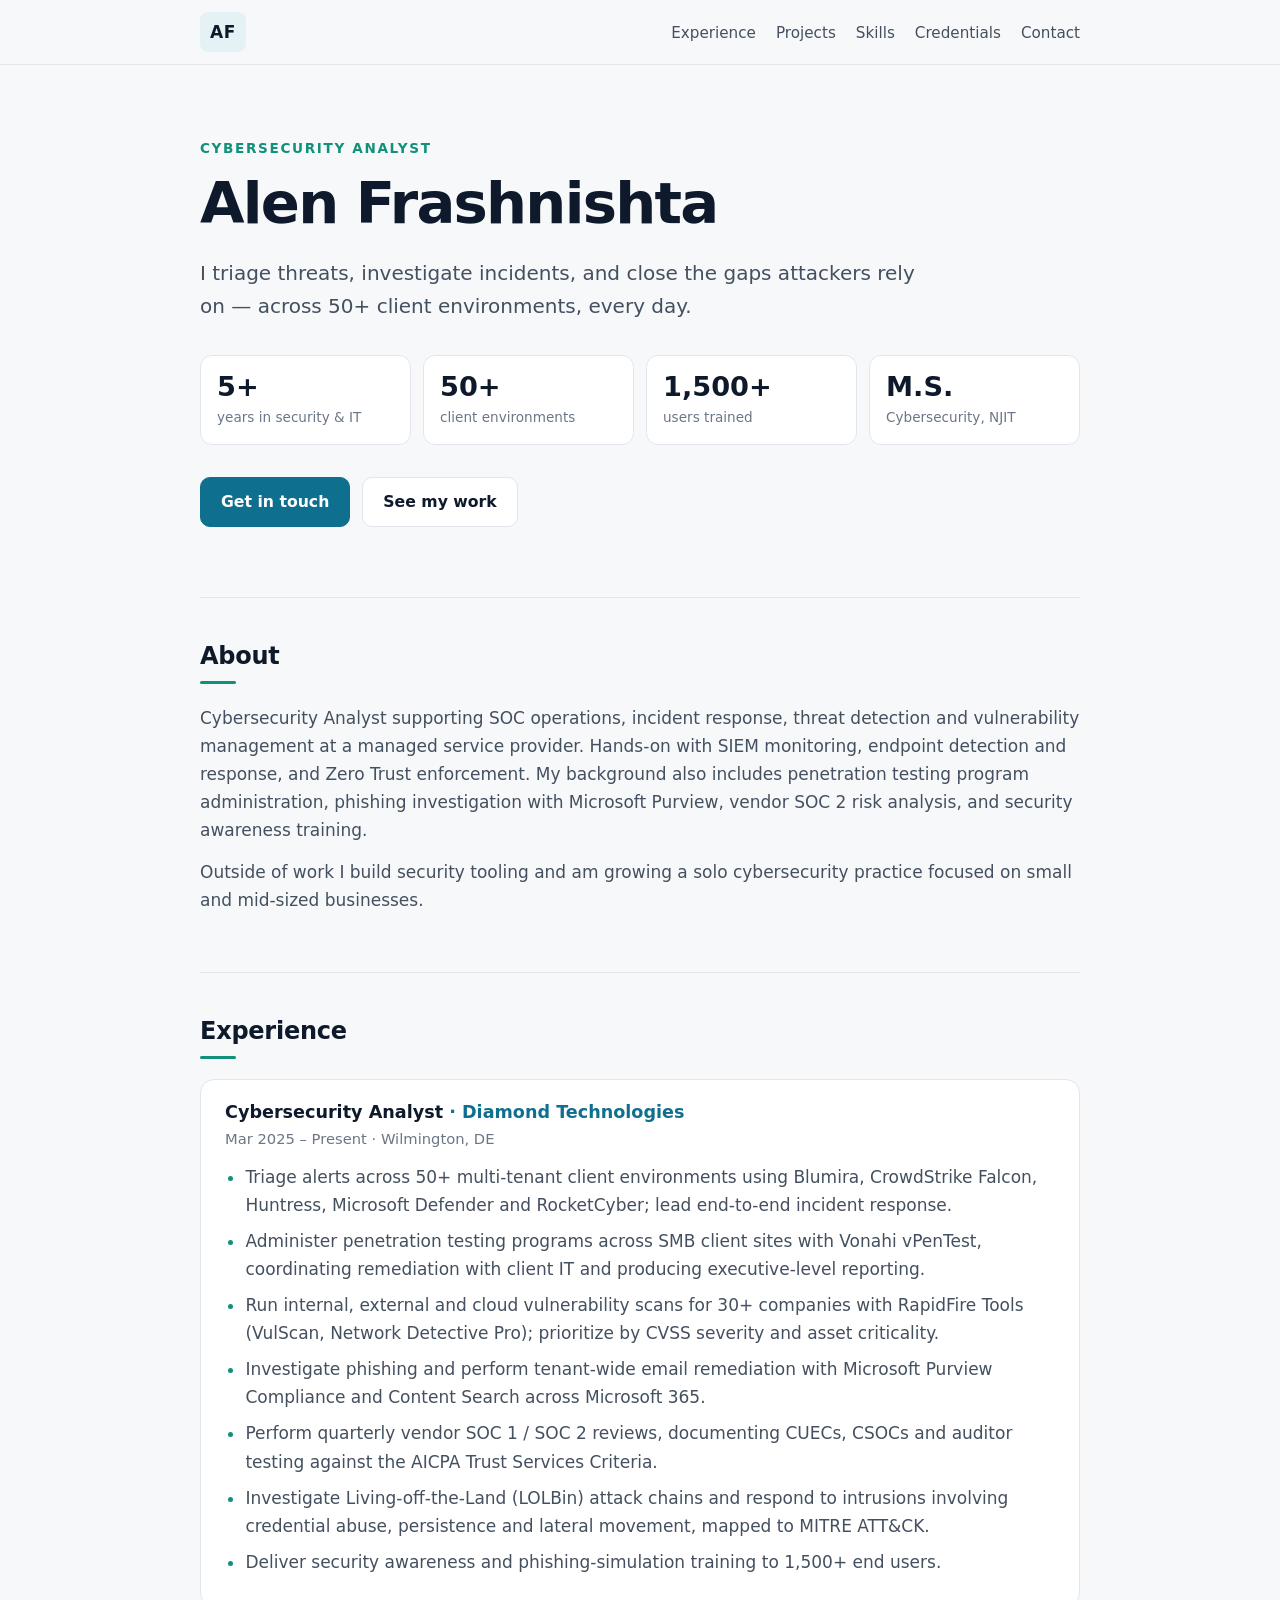
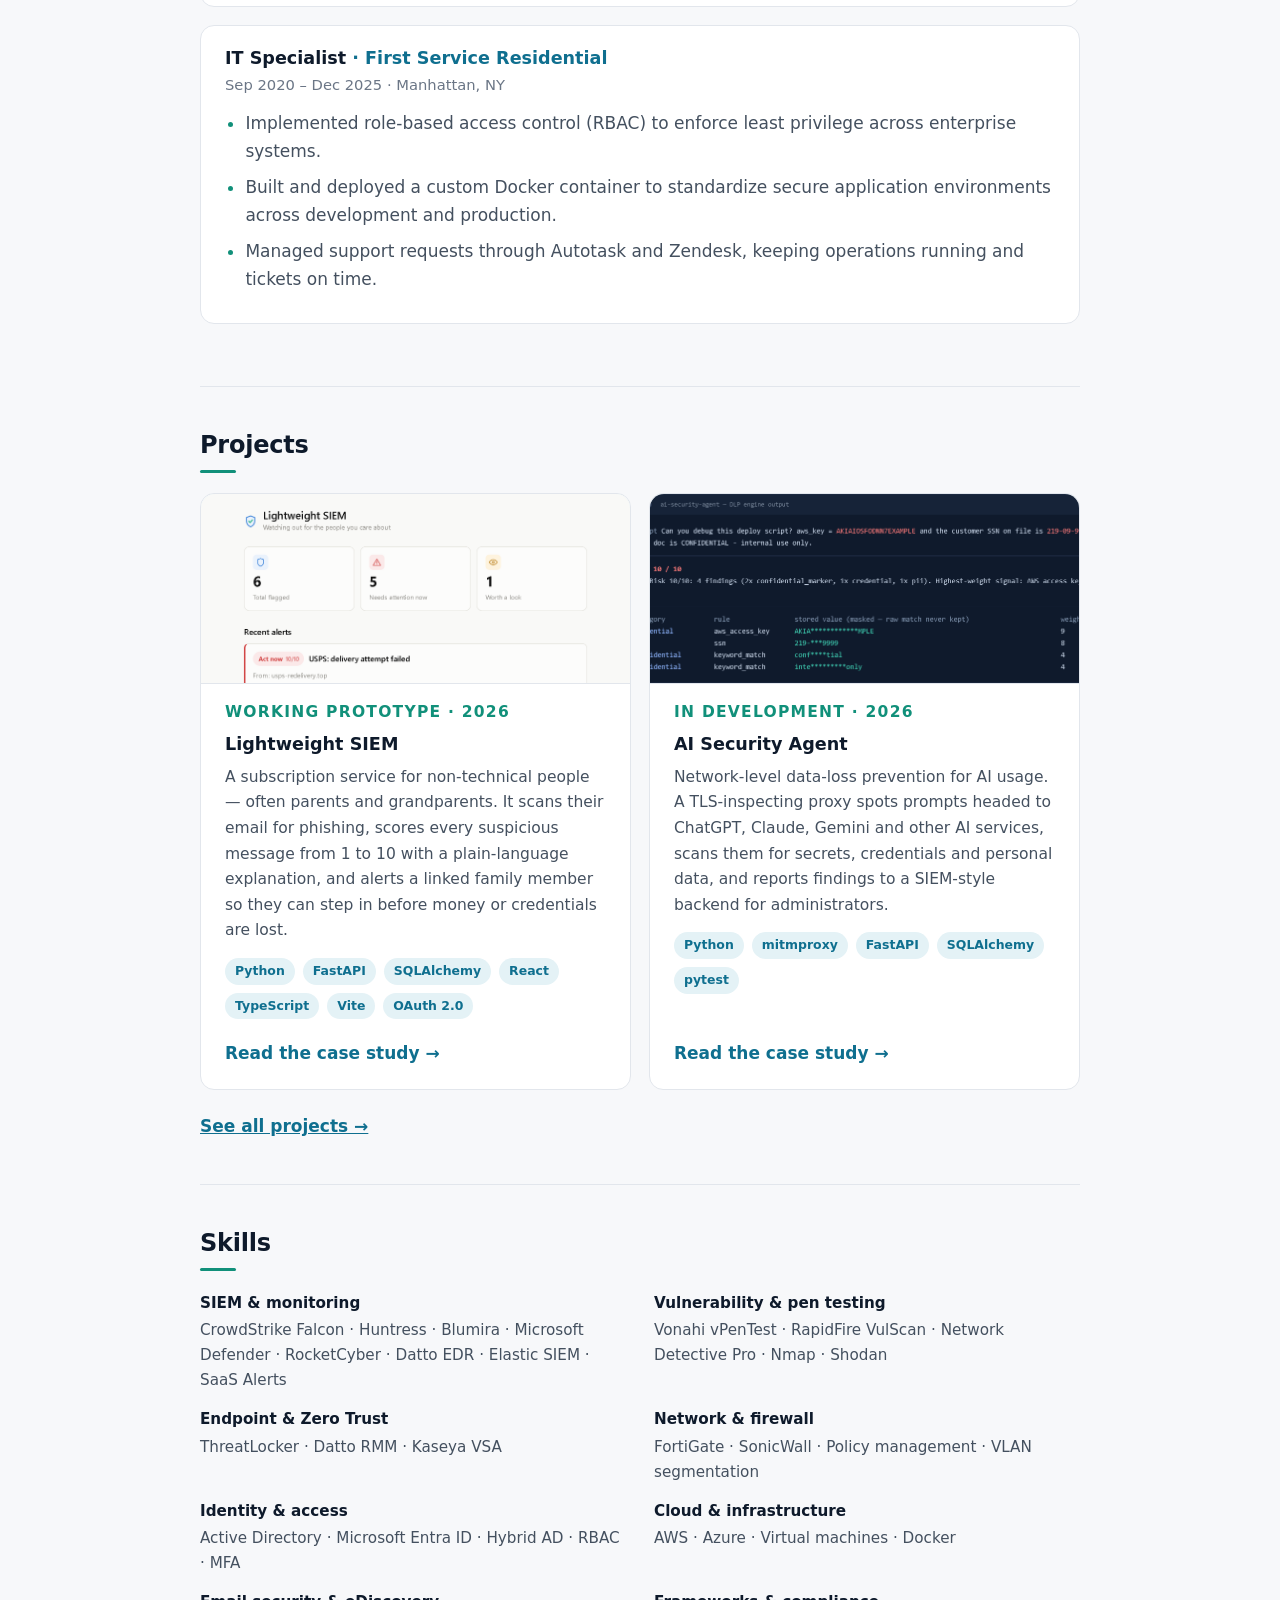
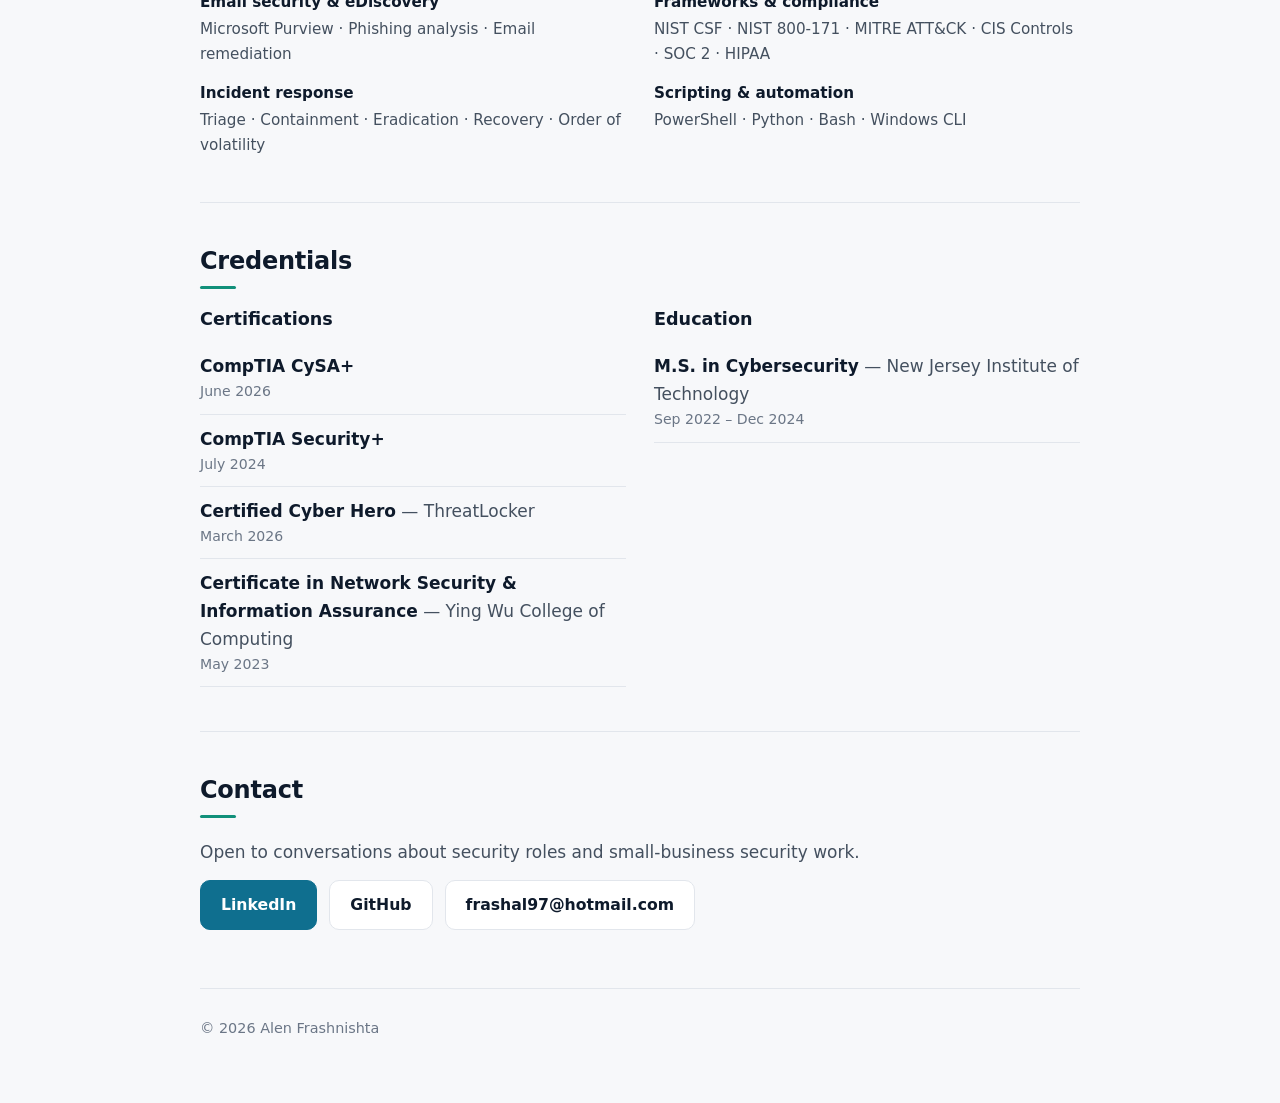
==== index.html @ 6290de43 "Initial portfolio site Static HTML/CSS portfolio with a data-driven projects section: one JSON file " ====
<!doctype html>
<html lang="en">
<head>
  <meta charset="utf-8">
  <meta name="viewport" content="width=device-width, initial-scale=1">
  <meta http-equiv="Content-Security-Policy" content="default-src 'none'; style-src 'self'; img-src 'self' data:; base-uri 'none'; form-action 'none'">
  <meta name="referrer" content="no-referrer">
  <title>Alen Frashnishta — Cybersecurity Analyst</title>
  <meta name="description" content="Cybersecurity Analyst with 5+ years across SOC operations, incident response, threat detection and vulnerability management for 50+ MSP client environments.">
  <link rel="icon" href="favicon.svg" type="image/svg+xml">
  <link rel="stylesheet" href="styles.css">
</head>
<body>
  <a class="skip" href="#main">Skip to content</a>

  <header class="top">
    <nav class="wrap nav" aria-label="Primary">
      <a class="brand" href="#top">AF</a>
      <ul>
        <li><a href="#experience">Experience</a></li>
        <li><a href="#projects">Projects</a></li>
        <li><a href="#skills">Skills</a></li>
        <li><a href="#credentials">Credentials</a></li>
        <li><a href="#contact">Contact</a></li>
      </ul>
    </nav>
  </header>

  <main id="main">
    <section class="hero wrap" id="top">
      <p class="eyebrow">Cybersecurity Analyst</p>
      <h1>Alen Frashnishta</h1>
      <p class="lead">I triage threats, investigate incidents, and close the gaps attackers rely on — across 50+ client environments, every day.</p>
      <ul class="stats" aria-label="Highlights">
        <li><strong>5+</strong><span>years in security &amp; IT</span></li>
        <li><strong>50+</strong><span>client environments</span></li>
        <li><strong>1,500+</strong><span>users trained</span></li>
        <li><strong>M.S.</strong><span>Cybersecurity, NJIT</span></li>
      </ul>
      <p class="cta">
        <a class="btn primary" href="#contact">Get in touch</a>
        <a class="btn" href="#experience">See my work</a>
      </p>
    </section>

    <section class="wrap" id="about">
      <h2>About</h2>
      <p>Cybersecurity Analyst supporting SOC operations, incident response, threat detection and vulnerability management at a managed service provider. Hands-on with SIEM monitoring, endpoint detection and response, and Zero Trust enforcement. My background also includes penetration testing program administration, phishing investigation with Microsoft Purview, vendor SOC 2 risk analysis, and security awareness training.</p>
      <p>Outside of work I build security tooling and am growing a solo cybersecurity practice focused on small and mid-sized businesses.</p>
    </section>

    <section class="wrap" id="experience">
      <h2>Experience</h2>

      <article class="job">
        <header>
          <h3>Cybersecurity Analyst <span class="org">· Diamond Technologies</span></h3>
          <p class="meta">Mar 2025 – Present · Wilmington, DE</p>
        </header>
        <ul>
          <li>Triage alerts across 50+ multi-tenant client environments using Blumira, CrowdStrike Falcon, Huntress, Microsoft Defender and RocketCyber; lead end-to-end incident response.</li>
          <li>Administer penetration testing programs across SMB client sites with Vonahi vPenTest, coordinating remediation with client IT and producing executive-level reporting.</li>
          <li>Run internal, external and cloud vulnerability scans for 30+ companies with RapidFire Tools (VulScan, Network Detective Pro); prioritize by CVSS severity and asset criticality.</li>
          <li>Investigate phishing and perform tenant-wide email remediation with Microsoft Purview Compliance and Content Search across Microsoft 365.</li>
          <li>Perform quarterly vendor SOC 1 / SOC 2 reviews, documenting CUECs, CSOCs and auditor testing against the AICPA Trust Services Criteria.</li>
          <li>Investigate Living-off-the-Land (LOLBin) attack chains and respond to intrusions involving credential abuse, persistence and lateral movement, mapped to MITRE ATT&amp;CK.</li>
          <li>Deliver security awareness and phishing-simulation training to 1,500+ end users.</li>
        </ul>
      </article>

      <article class="job">
        <header>
          <h3>IT Specialist <span class="org">· First Service Residential</span></h3>
          <p class="meta">Sep 2020 – Dec 2025 · Manhattan, NY</p>
        </header>
        <ul>
          <li>Implemented role-based access control (RBAC) to enforce least privilege across enterprise systems.</li>
          <li>Built and deployed a custom Docker container to standardize secure application environments across development and production.</li>
          <li>Managed support requests through Autotask and Zendesk, keeping operations running and tickets on time.</li>
        </ul>
      </article>
    </section>

    <section class="wrap" id="projects">
      <h2>Projects</h2>
      <!-- projects:start -->
      <div class="cards">
        <article class="card">
          <a class="card-thumb" href="projects/lightweight-siem/index.html" tabindex="-1" aria-hidden="true"><img src="assets/projects/lightweight-siem/dashboard-light.png" alt="Lightweight SIEM dashboard in light mode showing summary tiles and a list of flagged emails with severity badges." width="1800" height="2180" loading="lazy"></a>
          <p class="status">Working prototype · 2026</p>
          <h3><a href="projects/lightweight-siem/index.html">Lightweight SIEM</a></h3>
          <p>A subscription service for non-technical people — often parents and grandparents. It scans their email for phishing, scores every suspicious message from 1 to 10 with a plain-language explanation, and alerts a linked family member so they can step in before money or credentials are lost.</p>
          <p class="tags"><span>Python</span><span>FastAPI</span><span>SQLAlchemy</span><span>React</span><span>TypeScript</span><span>Vite</span><span>OAuth 2.0</span></p>
          <a class="more" href="projects/lightweight-siem/index.html">Read the case study →</a>
        </article>
        <article class="card">
          <a class="card-thumb" href="projects/ai-security-agent/index.html" tabindex="-1" aria-hidden="true"><img src="assets/projects/ai-security-agent/dlp-engine-output.png" alt="Terminal output showing a prompt containing a fake AWS key and SSN, scored 10 out of 10, with each finding listed using a masked value." width="1960" height="762" loading="lazy"></a>
          <p class="status">In development · 2026</p>
          <h3><a href="projects/ai-security-agent/index.html">AI Security Agent</a></h3>
          <p>Network-level data-loss prevention for AI usage. A TLS-inspecting proxy spots prompts headed to ChatGPT, Claude, Gemini and other AI services, scans them for secrets, credentials and personal data, and reports findings to a SIEM-style backend for administrators.</p>
          <p class="tags"><span>Python</span><span>mitmproxy</span><span>FastAPI</span><span>SQLAlchemy</span><span>pytest</span></p>
          <a class="more" href="projects/ai-security-agent/index.html">Read the case study →</a>
        </article>
      </div>
      <p class="all"><a href="projects/index.html">See all projects →</a></p>
      <!-- projects:end -->
    </section>

    <section class="wrap" id="skills">
      <h2>Skills</h2>
      <dl class="skills">
        <div><dt>SIEM &amp; monitoring</dt><dd>CrowdStrike Falcon · Huntress · Blumira · Microsoft Defender · RocketCyber · Datto EDR · Elastic SIEM · SaaS Alerts</dd></div>
        <div><dt>Vulnerability &amp; pen testing</dt><dd>Vonahi vPenTest · RapidFire VulScan · Network Detective Pro · Nmap · Shodan</dd></div>
        <div><dt>Endpoint &amp; Zero Trust</dt><dd>ThreatLocker · Datto RMM · Kaseya VSA</dd></div>
        <div><dt>Network &amp; firewall</dt><dd>FortiGate · SonicWall · Policy management · VLAN segmentation</dd></div>
        <div><dt>Identity &amp; access</dt><dd>Active Directory · Microsoft Entra ID · Hybrid AD · RBAC · MFA</dd></div>
        <div><dt>Cloud &amp; infrastructure</dt><dd>AWS · Azure · Virtual machines · Docker</dd></div>
        <div><dt>Email security &amp; eDiscovery</dt><dd>Microsoft Purview · Phishing analysis · Email remediation</dd></div>
        <div><dt>Frameworks &amp; compliance</dt><dd>NIST CSF · NIST 800-171 · MITRE ATT&amp;CK · CIS Controls · SOC 2 · HIPAA</dd></div>
        <div><dt>Incident response</dt><dd>Triage · Containment · Eradication · Recovery · Order of volatility</dd></div>
        <div><dt>Scripting &amp; automation</dt><dd>PowerShell · Python · Bash · Windows CLI</dd></div>
      </dl>
    </section>

    <section class="wrap" id="credentials">
      <h2>Credentials</h2>
      <div class="cols">
        <div>
          <h3>Certifications</h3>
          <ul class="plain">
            <li><strong>CompTIA CySA+</strong><span>June 2026</span></li>
            <li><strong>CompTIA Security+</strong><span>July 2024</span></li>
            <li><strong>Certified Cyber Hero</strong> — ThreatLocker<span>March 2026</span></li>
            <li><strong>Certificate in Network Security &amp; Information Assurance</strong> — Ying Wu College of Computing<span>May 2023</span></li>
          </ul>
        </div>
        <div>
          <h3>Education</h3>
          <ul class="plain">
            <li><strong>M.S. in Cybersecurity</strong> — New Jersey Institute of Technology<span>Sep 2022 – Dec 2024</span></li>
          </ul>
        </div>
      </div>
    </section>

    <section class="wrap contact" id="contact">
      <h2>Contact</h2>
      <p>Open to conversations about security roles and small-business security work.</p>
      <p class="cta">
        <a class="btn primary" href="https://www.linkedin.com/in/alenfrashnishta" rel="noopener noreferrer">LinkedIn</a>
        <a class="btn" href="https://github.com/alennjit" rel="noopener noreferrer">GitHub</a>
        <a class="btn" href="mailto:frashal97@hotmail.com">frashal97@hotmail.com</a>
      </p>
    </section>
  </main>

  <footer class="wrap foot">
    <p>© 2026 Alen Frashnishta</p>
  </footer>
</body>
</html>
---- styles.css ----
:root {
  color-scheme: light;
  --bg: #f7f8fa;
  --surface: #ffffff;
  --ink: #0e1a2b;
  --ink-2: #44505f;
  --muted: #6b7686;
  --line: #e2e6ec;
  --accent: #0f6f8f;
  --accent-ink: #ffffff;
  --accent-soft: #e4f2f6;
  --teal: #11907a;
  --sans: system-ui, -apple-system, "Segoe UI", Roboto, sans-serif;
}

@media (prefers-color-scheme: dark) {
  :root {
    color-scheme: dark;
    --bg: #0b1320;
    --surface: #121c2d;
    --ink: #eef2f7;
    --ink-2: #b9c3d1;
    --muted: #8593a6;
    --line: #223049;
    --accent: #4cc3e0;
    --accent-ink: #06202b;
    --accent-soft: #11303d;
    --teal: #3fd1b4;
  }
}

* { box-sizing: border-box; }
html { scroll-behavior: smooth; scroll-padding-top: 72px; }
body {
  margin: 0;
  background: var(--bg);
  color: var(--ink-2);
  font: 17px/1.65 var(--sans);
  -webkit-font-smoothing: antialiased;
}
.wrap { width: min(100% - 40px, 880px); margin-inline: auto; }
a { color: var(--accent); }
a:focus-visible, .btn:focus-visible { outline: 3px solid var(--accent); outline-offset: 3px; border-radius: 4px; }
.skip { position: absolute; left: -999px; top: 8px; background: var(--surface); padding: 8px 14px; border-radius: 6px; z-index: 10; }
.skip:focus { left: 8px; }

h1, h2, h3 { color: var(--ink); line-height: 1.2; margin: 0; }
h2 { font-size: 1.5rem; margin-bottom: 20px; letter-spacing: -0.01em; }
h2::after { content: ""; display: block; width: 36px; height: 3px; background: var(--teal); border-radius: 2px; margin-top: 10px; }
h3 { font-size: 1.1rem; }
section { padding-block: 44px; border-top: 1px solid var(--line); }
section.hero { border-top: 0; }
p { margin: 0 0 14px; }

/* Nav */
.top { position: sticky; top: 0; z-index: 5; background: color-mix(in srgb, var(--bg) 88%, transparent); backdrop-filter: blur(8px); border-bottom: 1px solid var(--line); }
.nav { display: flex; align-items: center; justify-content: space-between; padding-block: 12px; }
.brand { font-weight: 800; letter-spacing: .04em; color: var(--ink); text-decoration: none; background: var(--accent-soft); padding: 6px 10px; border-radius: 8px; }
.nav ul { display: flex; gap: 20px; list-style: none; margin: 0; padding: 0; flex-wrap: wrap; }
.nav ul a { color: var(--ink-2); text-decoration: none; font-size: .95rem; }
.nav ul a:hover { color: var(--accent); }

/* Hero */
.hero { padding-block: 72px 56px; }
.eyebrow { color: var(--teal); font-weight: 700; text-transform: uppercase; letter-spacing: .12em; font-size: .85rem; margin-bottom: 10px; }
.hero h1 { font-size: clamp(2.2rem, 6vw, 3.6rem); letter-spacing: -0.03em; margin-bottom: 18px; }
.lead { font-size: 1.25rem; color: var(--ink-2); max-width: 36em; }
.stats { list-style: none; padding: 0; margin: 32px 0; display: grid; grid-template-columns: repeat(auto-fit, minmax(150px, 1fr)); gap: 12px; }
.stats li { background: var(--surface); border: 1px solid var(--line); border-radius: 12px; padding: 16px; display: flex; flex-direction: column; }
.stats strong { font-size: 1.7rem; color: var(--ink); line-height: 1.1; }
.stats span { font-size: .85rem; color: var(--muted); margin-top: 4px; }
.cta { display: flex; flex-wrap: wrap; gap: 12px; margin-top: 8px; }
.btn { display: inline-block; padding: 11px 20px; border-radius: 10px; border: 1px solid var(--line); background: var(--surface); color: var(--ink); text-decoration: none; font-weight: 600; font-size: .98rem; }
.btn:hover { border-color: var(--accent); }
.btn.primary { background: var(--accent); color: var(--accent-ink); border-color: var(--accent); }

/* Experience */
.job { background: var(--surface); border: 1px solid var(--line); border-radius: 14px; padding: 22px 24px; margin-bottom: 18px; }
.job header { margin-bottom: 12px; }
.org { color: var(--accent); font-weight: 600; }
.meta { color: var(--muted); font-size: .92rem; margin: 4px 0 0; }
.job ul { margin: 0; padding-left: 1.2em; }
.job li { margin-bottom: 8px; }
.job li::marker { color: var(--teal); }

/* Projects */
.cards { display: grid; grid-template-columns: repeat(auto-fit, minmax(280px, 1fr)); gap: 18px; }
.card { background: var(--surface); border: 1px solid var(--line); border-radius: 14px; padding: 22px 24px; display: flex; flex-direction: column; }
.card h3 { margin-bottom: 10px; }
.card p { font-size: .97rem; }
.tags { display: flex; flex-wrap: wrap; gap: 8px; }
.tags span { background: var(--accent-soft); color: var(--accent); font-size: .78rem; font-weight: 600; padding: 3px 10px; border-radius: 999px; }

.card h3 a { color: var(--ink); text-decoration: none; }
.card h3 a:hover { color: var(--accent); }
.card-thumb { display: block; margin: -22px -24px 16px; height: 190px; overflow: hidden; border-radius: 14px 14px 0 0; border-bottom: 1px solid var(--line); background: var(--accent-soft); }
.card-thumb img { width: 100%; height: 100%; object-fit: cover; object-position: top; display: block; }
.card .more { margin-top: auto; padding-top: 6px; font-weight: 600; text-decoration: none; }
.card .more:hover { text-decoration: underline; }
.status { color: var(--teal); font-weight: 700; font-size: .8rem; text-transform: uppercase; letter-spacing: .08em; margin-bottom: 8px; }
.all { margin: 22px 0 0; font-weight: 600; }

/* Project pages */
.pagehead { padding-top: 40px; border-top: 0; }
.pagehead h1 { font-size: clamp(2rem, 5vw, 3rem); letter-spacing: -0.02em; margin-bottom: 14px; }
.crumbs { color: var(--muted); font-size: .92rem; margin: 28px 0 0; }
.crumbs a { color: var(--muted); }
.project > section:first-of-type { border-top: 1px solid var(--line); margin-top: 28px; }
.bullets { padding-left: 1.2em; margin: 0; }
.bullets li { margin-bottom: 8px; }
.bullets li::marker { color: var(--teal); }
.gallery { display: grid; grid-template-columns: repeat(auto-fit, minmax(280px, 1fr)); gap: 22px; align-items: start; }
.shot { margin: 0; }
.shot.wide { grid-column: 1 / -1; }
.shot img { width: 100%; height: auto; display: block; border: 1px solid var(--line); border-radius: 12px; background: var(--surface); }
.shot figcaption { color: var(--muted); font-size: .9rem; margin-top: 10px; }

/* Skills */
.skills { display: grid; grid-template-columns: repeat(auto-fit, minmax(300px, 1fr)); gap: 14px 28px; margin: 0; }
.skills dt { color: var(--ink); font-weight: 700; font-size: .95rem; }
.skills dd { margin: 2px 0 0; font-size: .95rem; color: var(--ink-2); }

/* Credentials */
.cols { display: grid; grid-template-columns: repeat(auto-fit, minmax(280px, 1fr)); gap: 28px; }
.cols h3 { margin-bottom: 12px; }
.plain { list-style: none; padding: 0; margin: 0; }
.plain li { padding: 10px 0; border-bottom: 1px solid var(--line); }
.plain li strong { color: var(--ink); }
.plain li span { display: block; color: var(--muted); font-size: .88rem; }

.foot { padding-block: 28px 48px; border-top: 1px solid var(--line); color: var(--muted); font-size: .9rem; }

@media (max-width: 560px) {
  body { font-size: 16px; }
  .nav ul { gap: 12px; font-size: .9rem; }
  .hero { padding-block: 44px 32px; }
}

@media print {
  .top, .cta { display: none; }
  body { background: #fff; color: #000; }
}
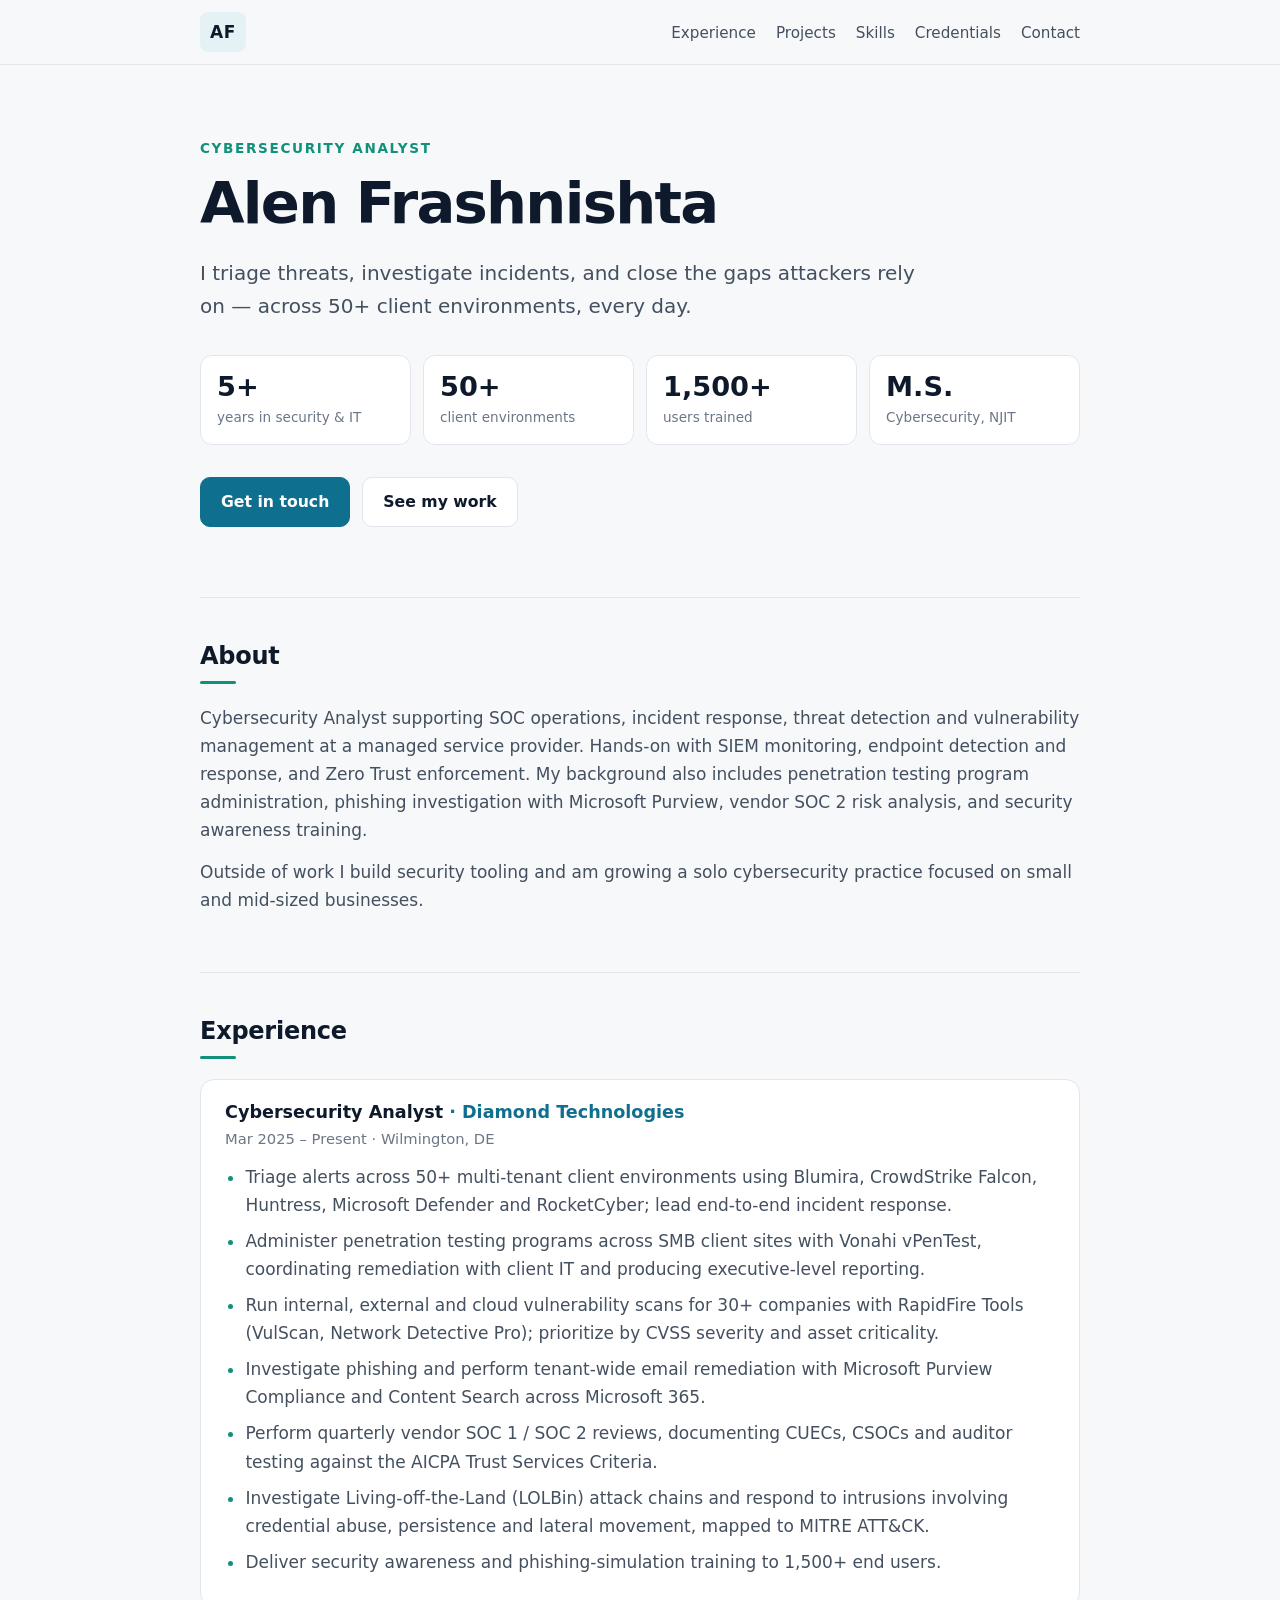
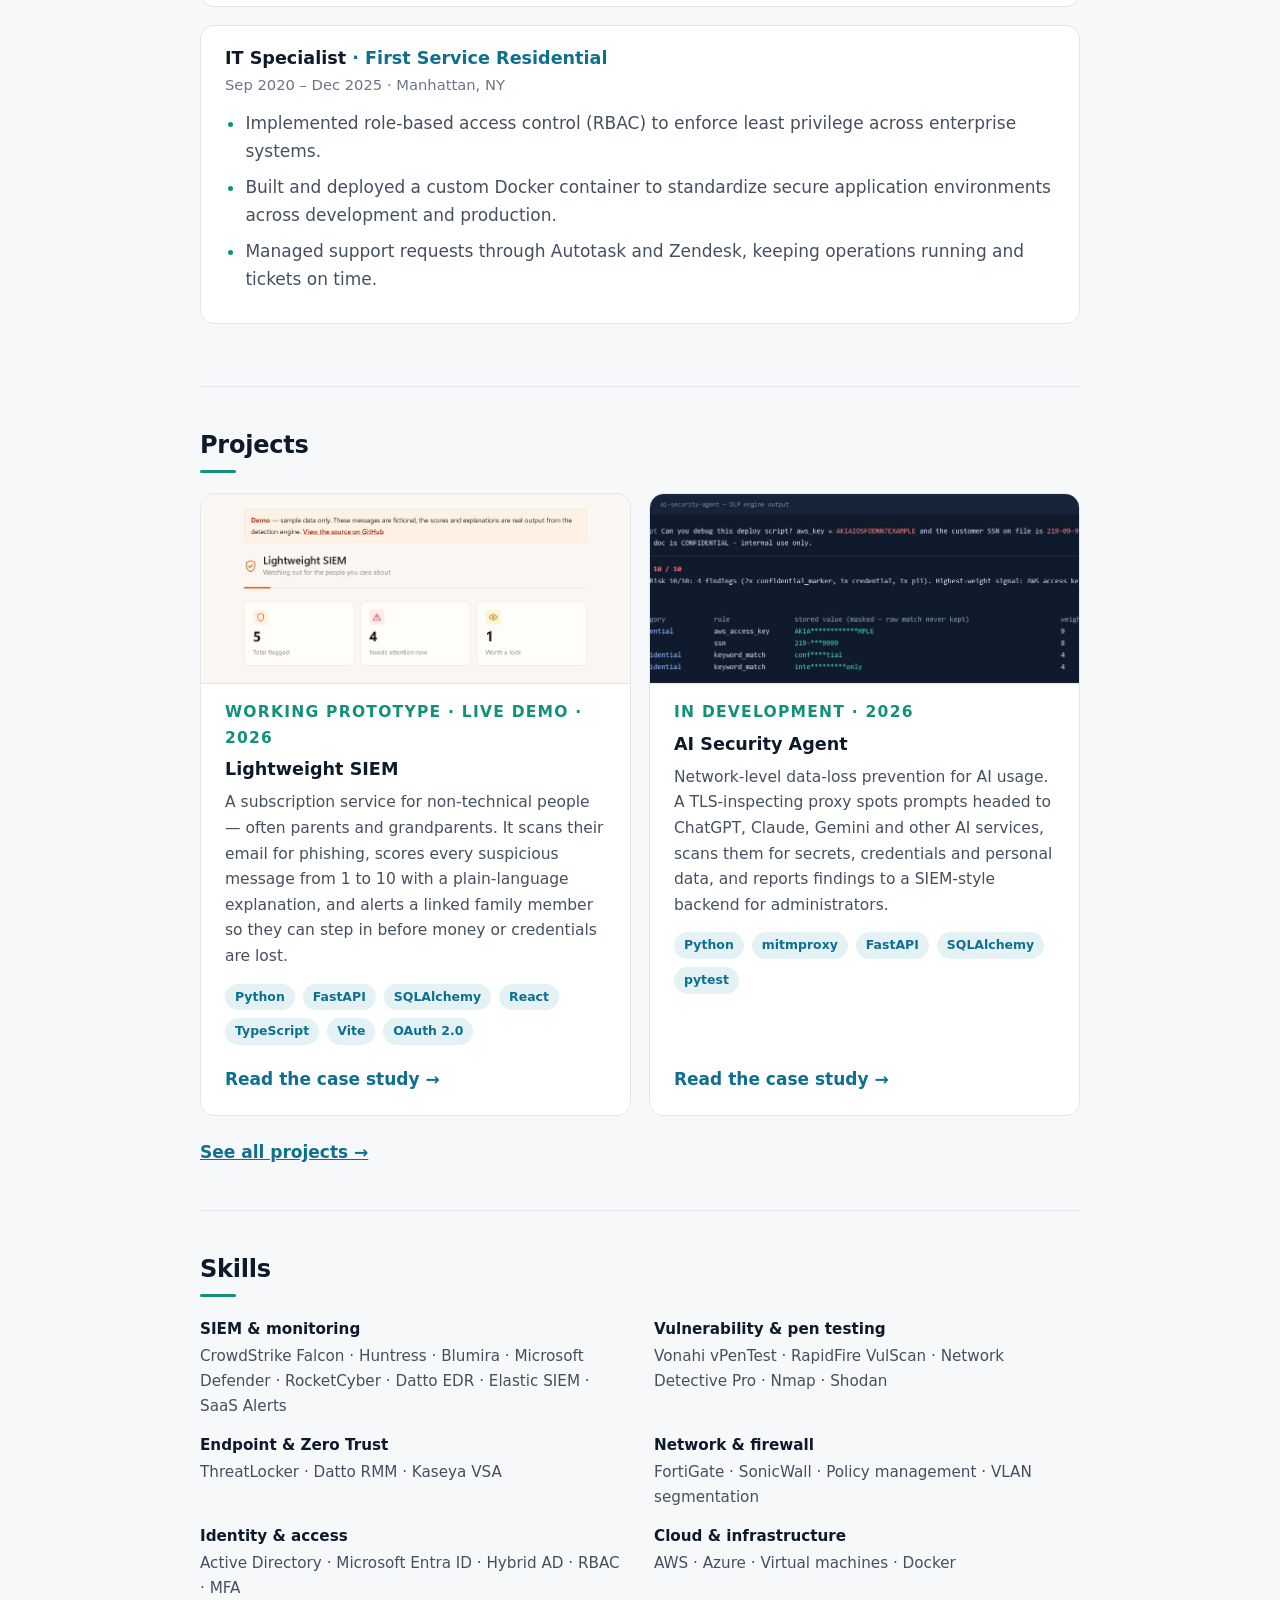
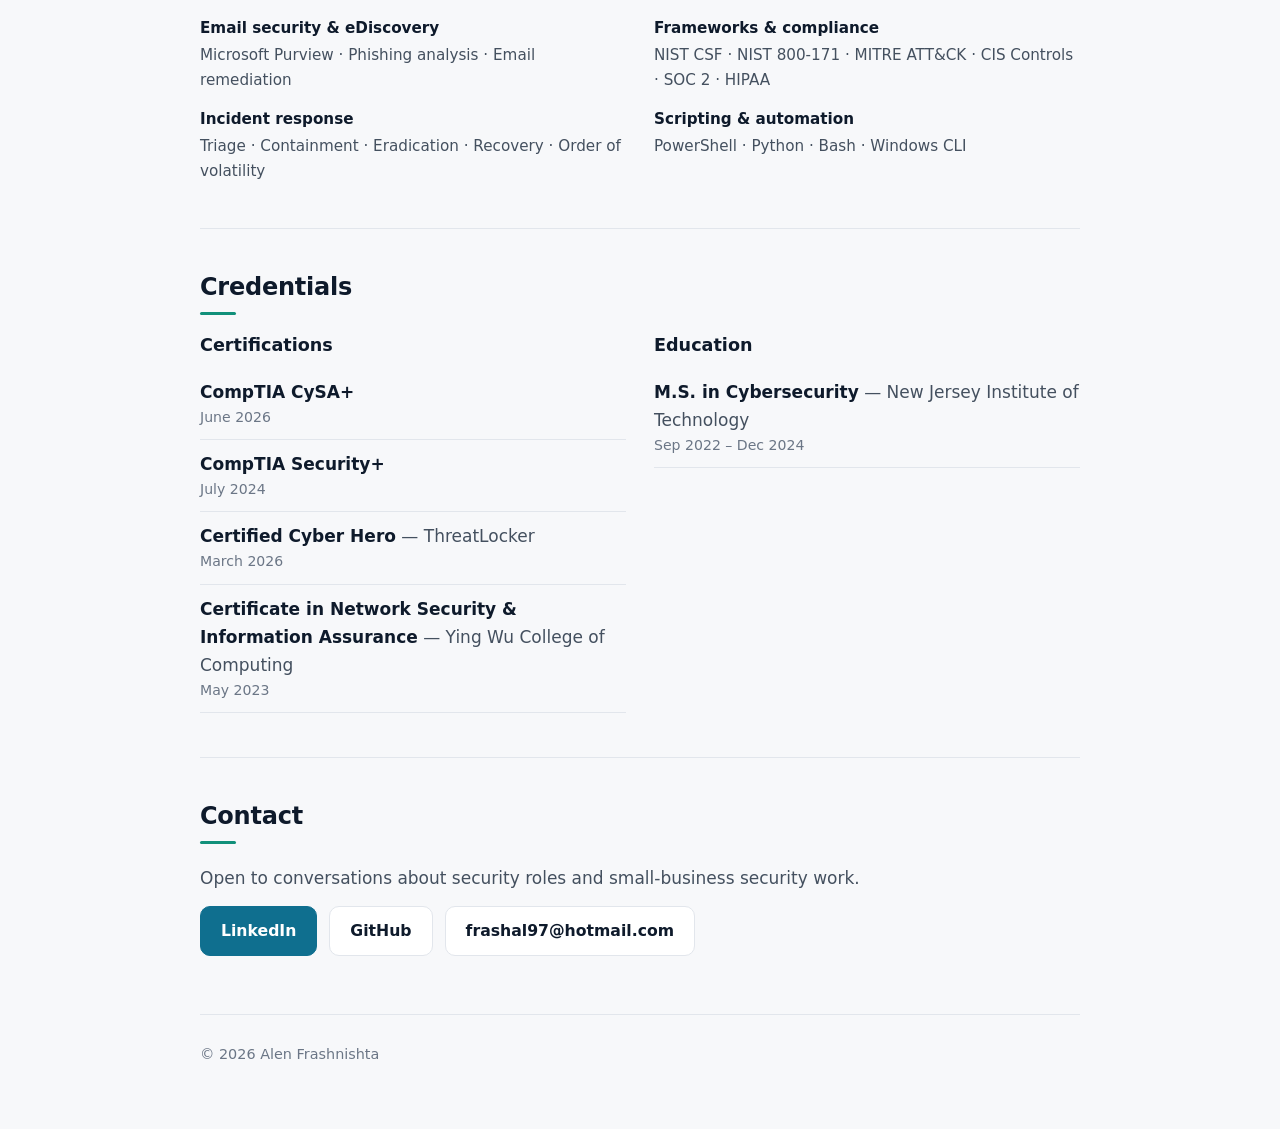
==== commit 5f8d4f8e: "Lightweight SIEM: link live demo, refresh screenshots with orange theme Co-Authored-By: Claude Opus " ====
--- a/index.html
+++ b/index.html
@@ -86,8 +86,8 @@
       <!-- projects:start -->
       <div class="cards">
         <article class="card">
-          <a class="card-thumb" href="projects/lightweight-siem/index.html" tabindex="-1" aria-hidden="true"><img src="assets/projects/lightweight-siem/dashboard-light.png" alt="Lightweight SIEM dashboard in light mode showing summary tiles and a list of flagged emails with severity badges." width="1800" height="2180" loading="lazy"></a>
-          <p class="status">Working prototype · 2026</p>
+          <a class="card-thumb" href="projects/lightweight-siem/index.html" tabindex="-1" aria-hidden="true"><img src="assets/projects/lightweight-siem/dashboard-light.png" alt="Lightweight SIEM dashboard in light mode showing summary tiles and a list of flagged emails with severity badges." width="1800" height="3564" loading="lazy"></a>
+          <p class="status">Working prototype · live demo · 2026</p>
           <h3><a href="projects/lightweight-siem/index.html">Lightweight SIEM</a></h3>
           <p>A subscription service for non-technical people — often parents and grandparents. It scans their email for phishing, scores every suspicious message from 1 to 10 with a plain-language explanation, and alerts a linked family member so they can step in before money or credentials are lost.</p>
           <p class="tags"><span>Python</span><span>FastAPI</span><span>SQLAlchemy</span><span>React</span><span>TypeScript</span><span>Vite</span><span>OAuth 2.0</span></p>
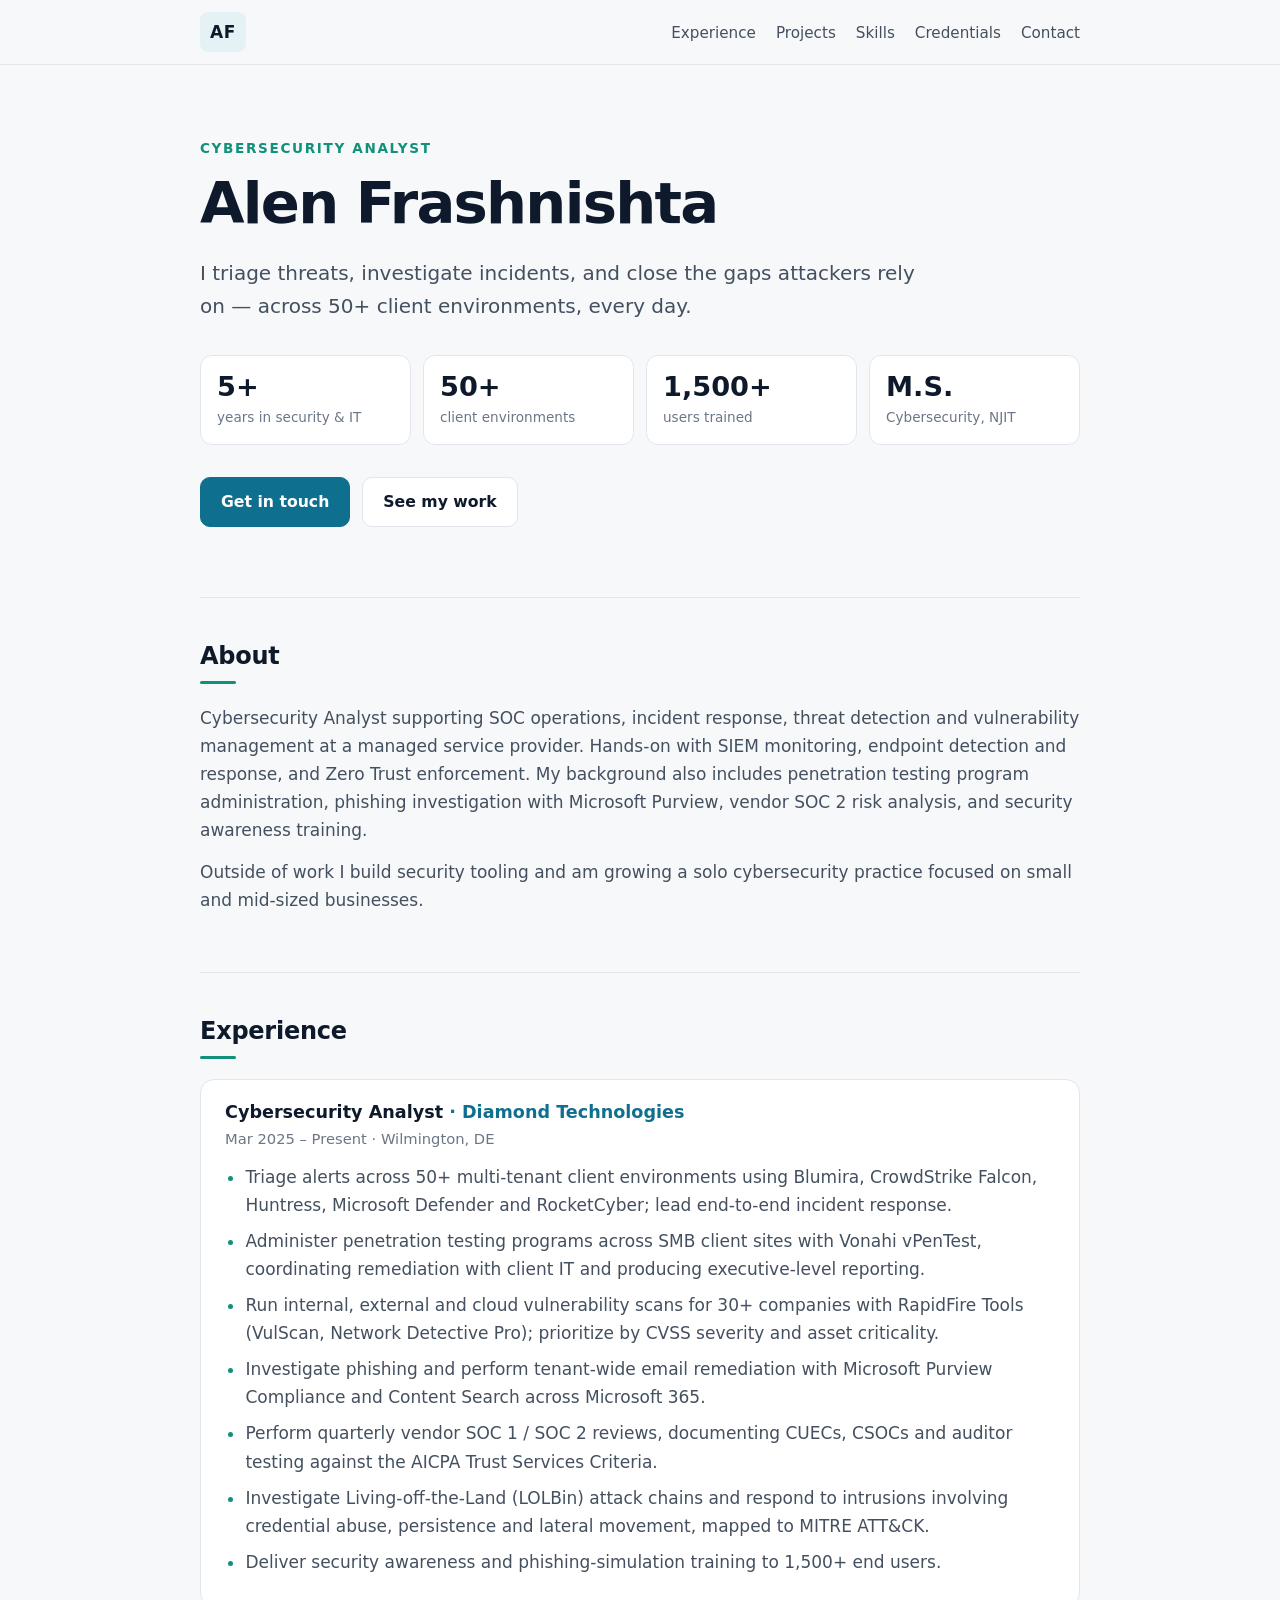
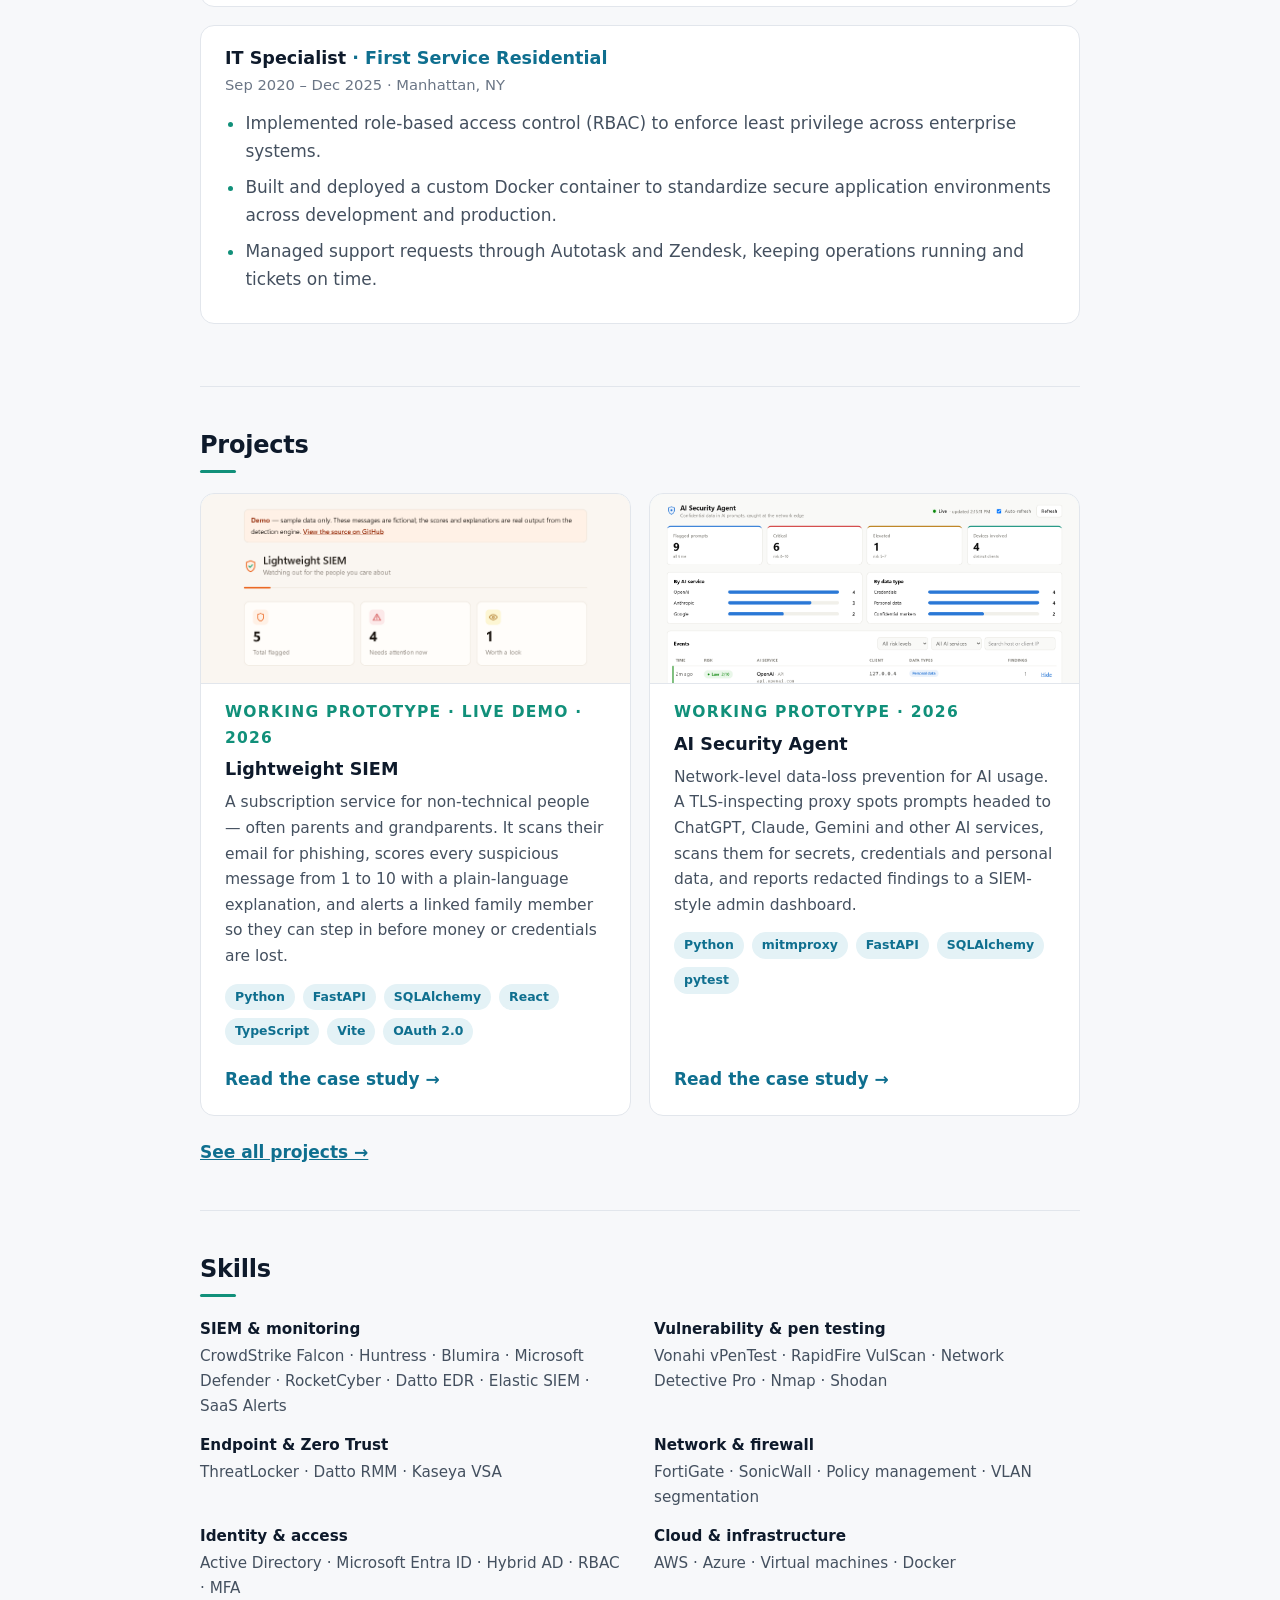
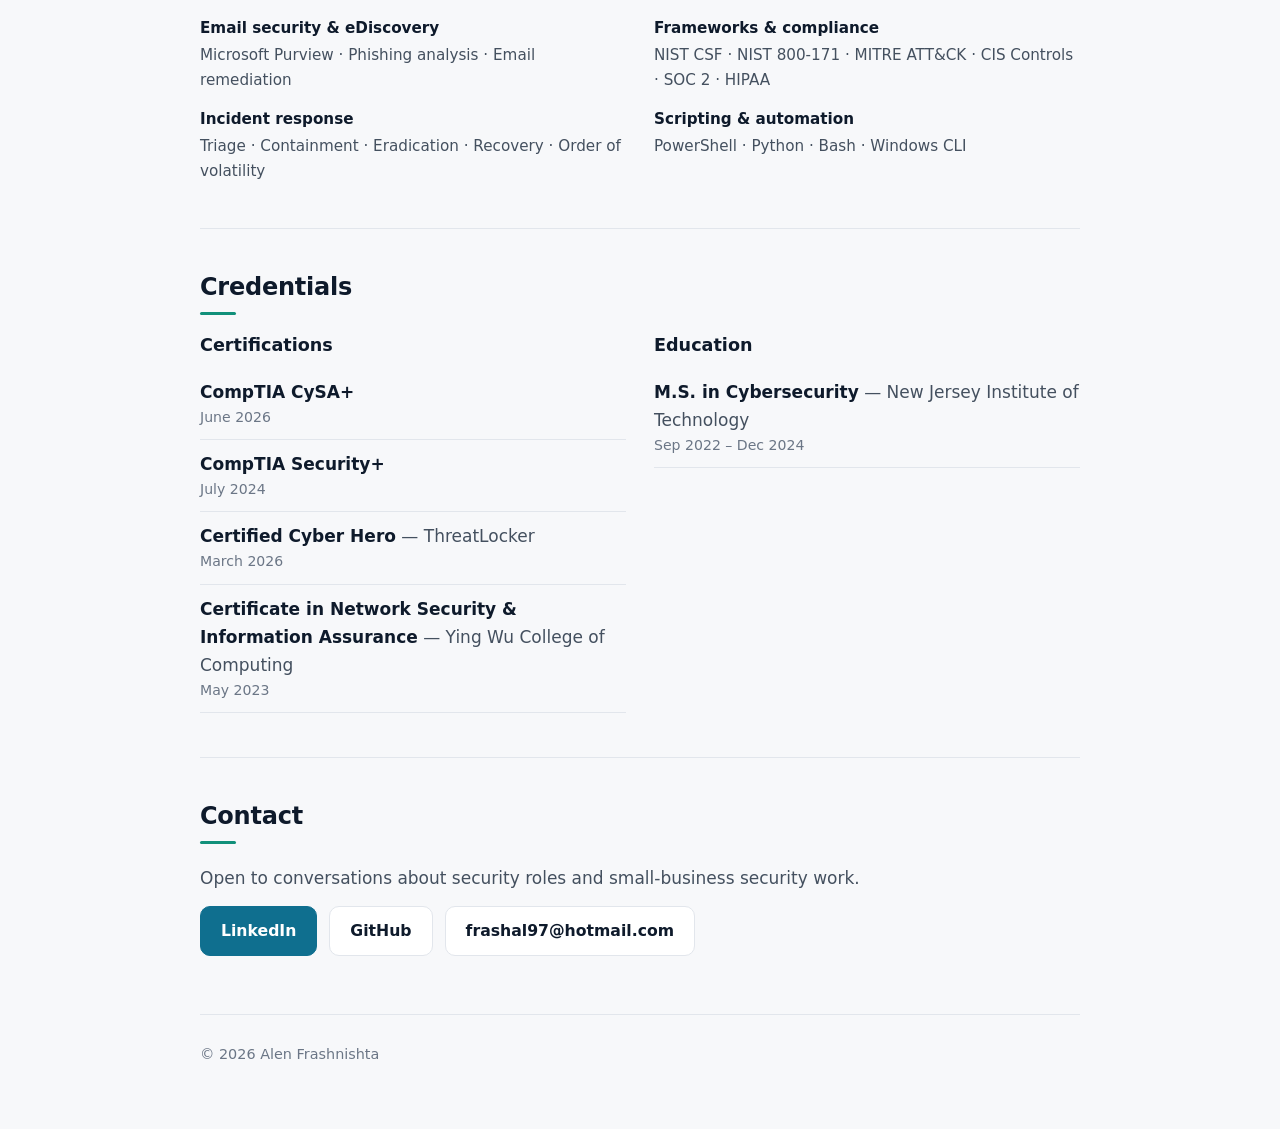
==== commit 81f353ac: "AI Security Agent: admin dashboard screenshots, live-traffic validation, updated architecture Co-Aut" ====
--- a/index.html
+++ b/index.html
@@ -94,10 +94,10 @@
           <a class="more" href="projects/lightweight-siem/index.html">Read the case study →</a>
         </article>
         <article class="card">
-          <a class="card-thumb" href="projects/ai-security-agent/index.html" tabindex="-1" aria-hidden="true"><img src="assets/projects/ai-security-agent/dlp-engine-output.png" alt="Terminal output showing a prompt containing a fake AWS key and SSN, scored 10 out of 10, with each finding listed using a masked value." width="1960" height="762" loading="lazy"></a>
-          <p class="status">In development · 2026</p>
+          <a class="card-thumb" href="projects/ai-security-agent/index.html" tabindex="-1" aria-hidden="true"><img src="assets/projects/ai-security-agent/dashboard-light.png" alt="AI Security Agent admin dashboard in light mode: summary tiles, breakdown by AI service and data type, and a table of flagged prompts with risk badges." width="2560" height="2300" loading="lazy"></a>
+          <p class="status">Working prototype · 2026</p>
           <h3><a href="projects/ai-security-agent/index.html">AI Security Agent</a></h3>
-          <p>Network-level data-loss prevention for AI usage. A TLS-inspecting proxy spots prompts headed to ChatGPT, Claude, Gemini and other AI services, scans them for secrets, credentials and personal data, and reports findings to a SIEM-style backend for administrators.</p>
+          <p>Network-level data-loss prevention for AI usage. A TLS-inspecting proxy spots prompts headed to ChatGPT, Claude, Gemini and other AI services, scans them for secrets, credentials and personal data, and reports redacted findings to a SIEM-style admin dashboard.</p>
           <p class="tags"><span>Python</span><span>mitmproxy</span><span>FastAPI</span><span>SQLAlchemy</span><span>pytest</span></p>
           <a class="more" href="projects/ai-security-agent/index.html">Read the case study →</a>
         </article>
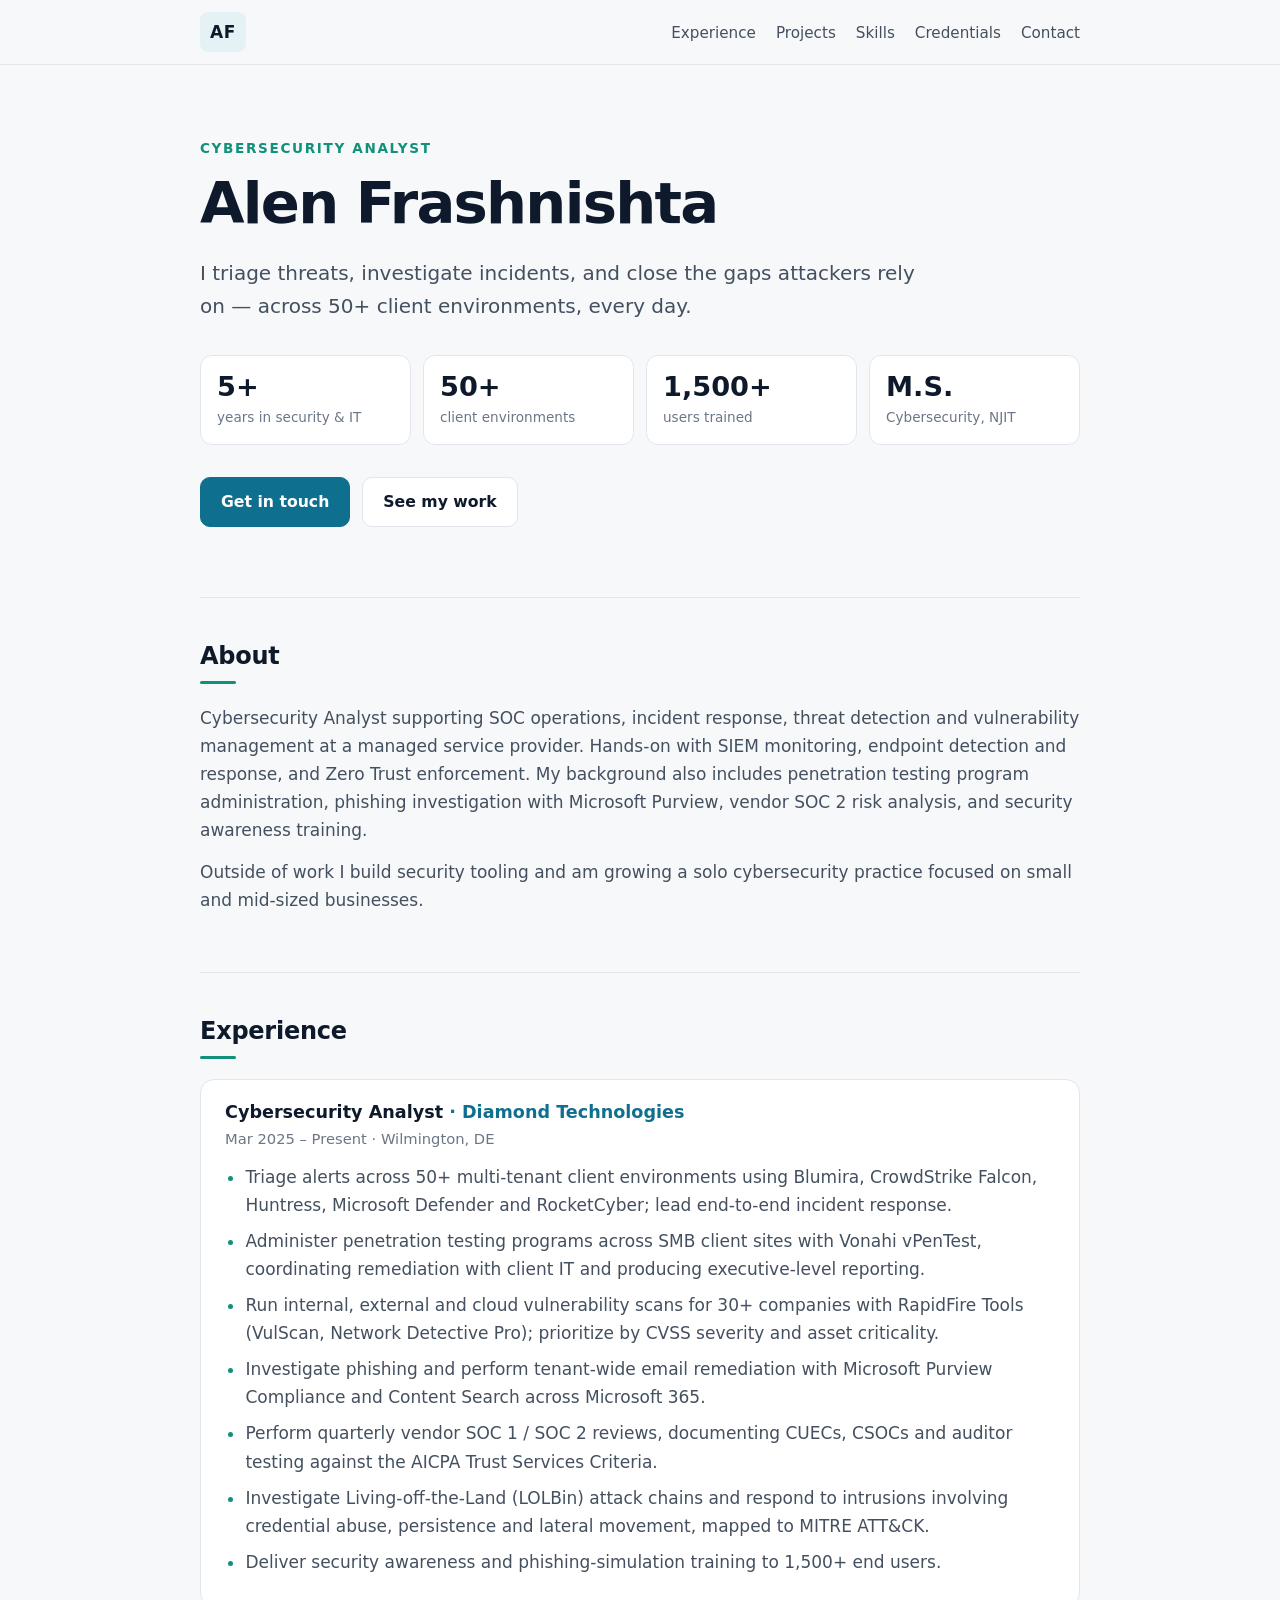
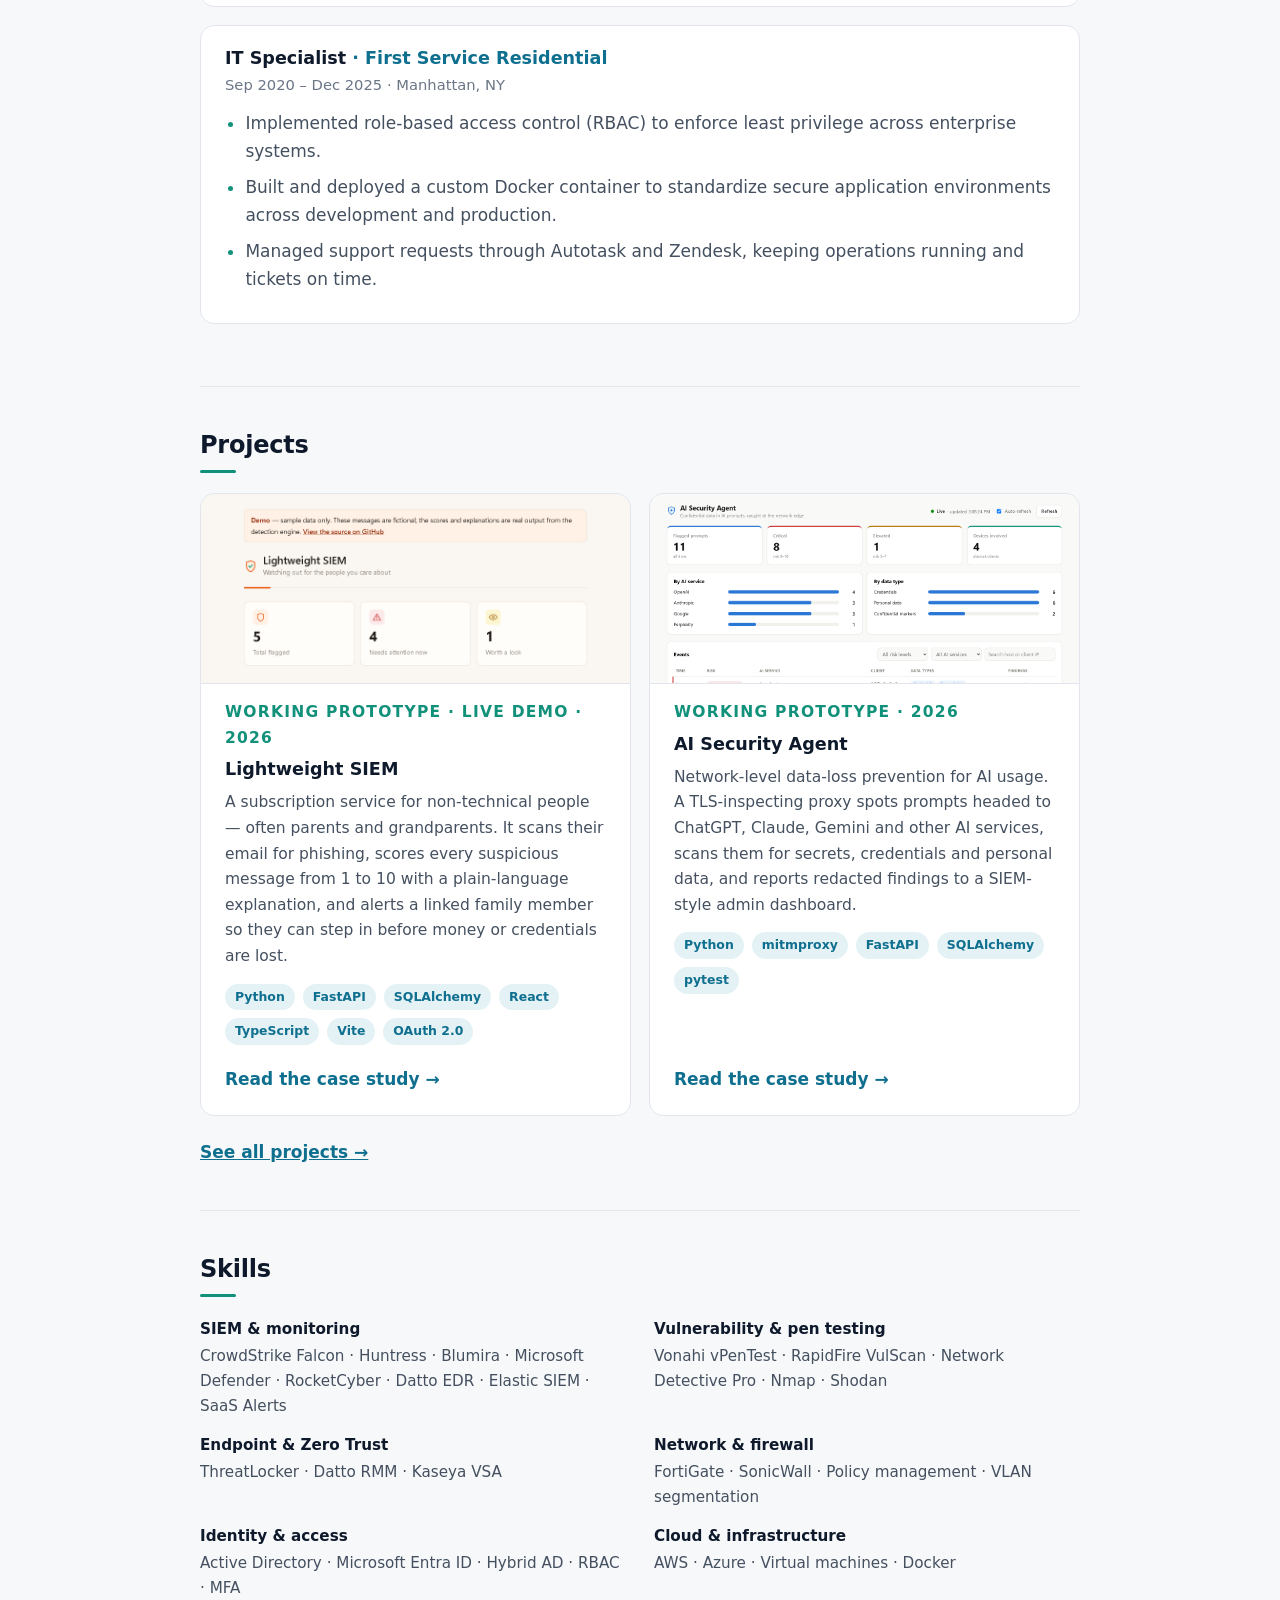
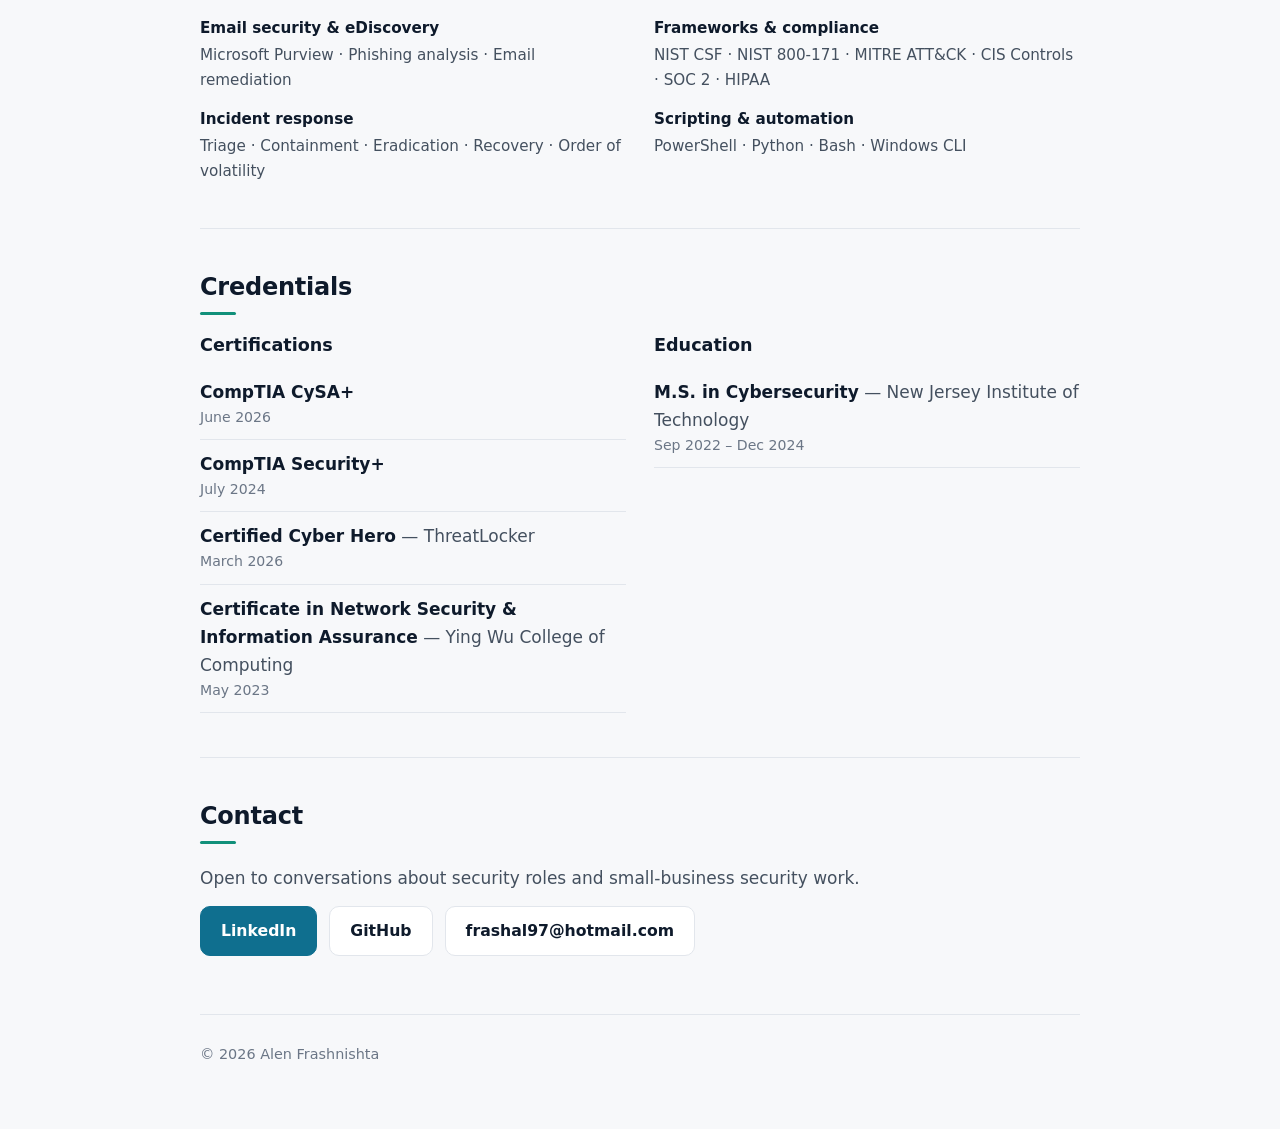
==== commit 513b3b3c: "AI Security Agent: browser web-UI findings, coverage table, refreshed dashboard shots - New Coverage" ====
--- a/index.html
+++ b/index.html
@@ -94,7 +94,7 @@
           <a class="more" href="projects/lightweight-siem/index.html">Read the case study →</a>
         </article>
         <article class="card">
-          <a class="card-thumb" href="projects/ai-security-agent/index.html" tabindex="-1" aria-hidden="true"><img src="assets/projects/ai-security-agent/dashboard-light.png" alt="AI Security Agent admin dashboard in light mode: summary tiles, breakdown by AI service and data type, and a table of flagged prompts with risk badges." width="2560" height="2300" loading="lazy"></a>
+          <a class="card-thumb" href="projects/ai-security-agent/index.html" tabindex="-1" aria-hidden="true"><img src="assets/projects/ai-security-agent/dashboard-light.png" alt="AI Security Agent admin dashboard in light mode: summary tiles, breakdown by AI service and data type, and a table of flagged prompts with risk badges." width="2560" height="2500" loading="lazy"></a>
           <p class="status">Working prototype · 2026</p>
           <h3><a href="projects/ai-security-agent/index.html">AI Security Agent</a></h3>
           <p>Network-level data-loss prevention for AI usage. A TLS-inspecting proxy spots prompts headed to ChatGPT, Claude, Gemini and other AI services, scans them for secrets, credentials and personal data, and reports redacted findings to a SIEM-style admin dashboard.</p>
--- a/styles.css
+++ b/styles.css
@@ -115,6 +115,20 @@
 .shot img { width: 100%; height: auto; display: block; border: 1px solid var(--line); border-radius: 12px; background: var(--surface); }
 .shot figcaption { color: var(--muted); font-size: .9rem; margin-top: 10px; }
 
+.table-scroll { overflow-x: auto; position: relative; }
+.coverage { width: 100%; border-collapse: collapse; min-width: 640px; font-size: .93rem; }
+.coverage th, .coverage td { text-align: left; padding: 10px 12px; border-bottom: 1px solid var(--line); vertical-align: top; }
+.coverage thead th { font-size: .75rem; text-transform: uppercase; letter-spacing: .06em; color: var(--muted); }
+.coverage tbody th { color: var(--ink); font-weight: 600; white-space: nowrap; }
+.cov { display: inline-block; padding: 2px 10px; border-radius: 999px; font-size: .78rem; font-weight: 700; white-space: nowrap; }
+.cov--verified { background: #e1f4e1; color: #0a6b0a; }
+.cov--unverified { background: #fdf0d5; color: #8a5a00; }
+.cov--unsupported { background: var(--accent-soft); color: var(--muted); }
+@media (prefers-color-scheme: dark) {
+  .cov--verified { background: #12291a; color: #5fd35f; }
+  .cov--unverified { background: #332708; color: #fab219; }
+}
+
 /* Skills */
 .skills { display: grid; grid-template-columns: repeat(auto-fit, minmax(300px, 1fr)); gap: 14px 28px; margin: 0; }
 .skills dt { color: var(--ink); font-weight: 700; font-size: .95rem; }
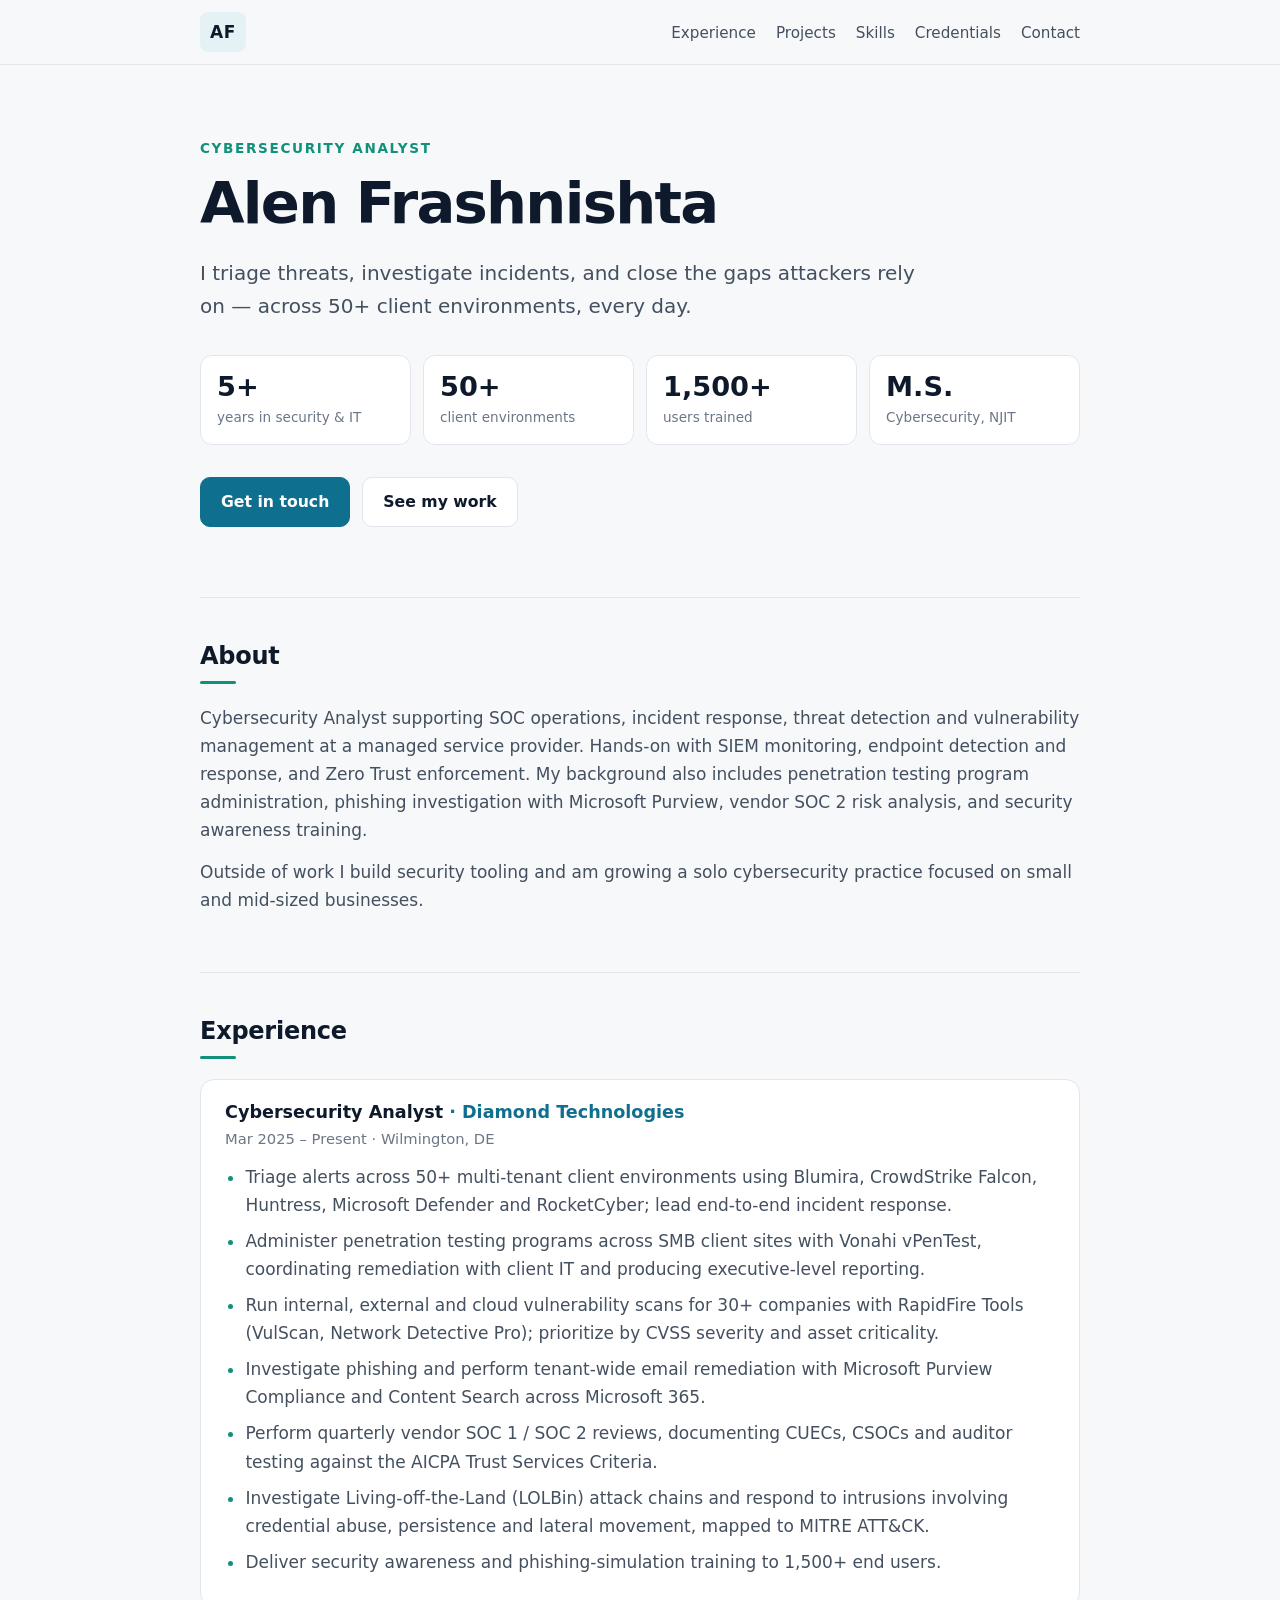
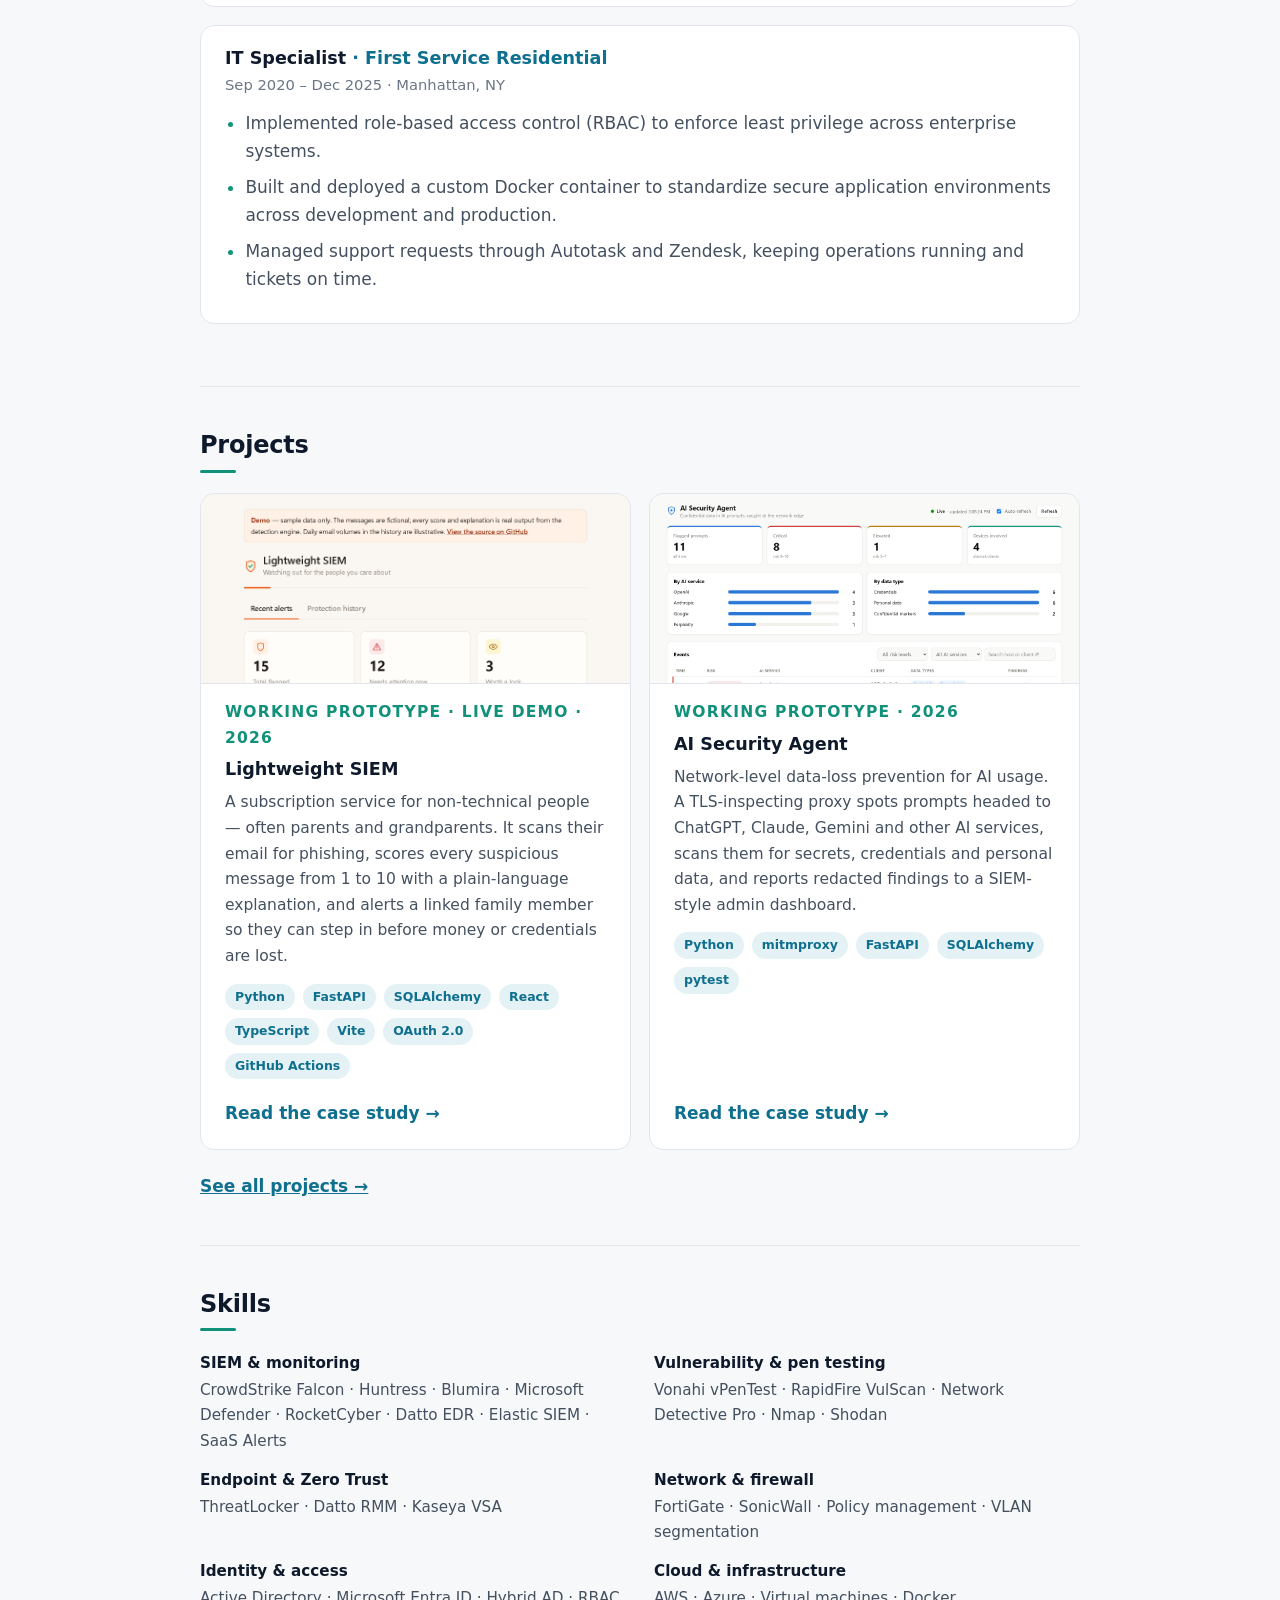
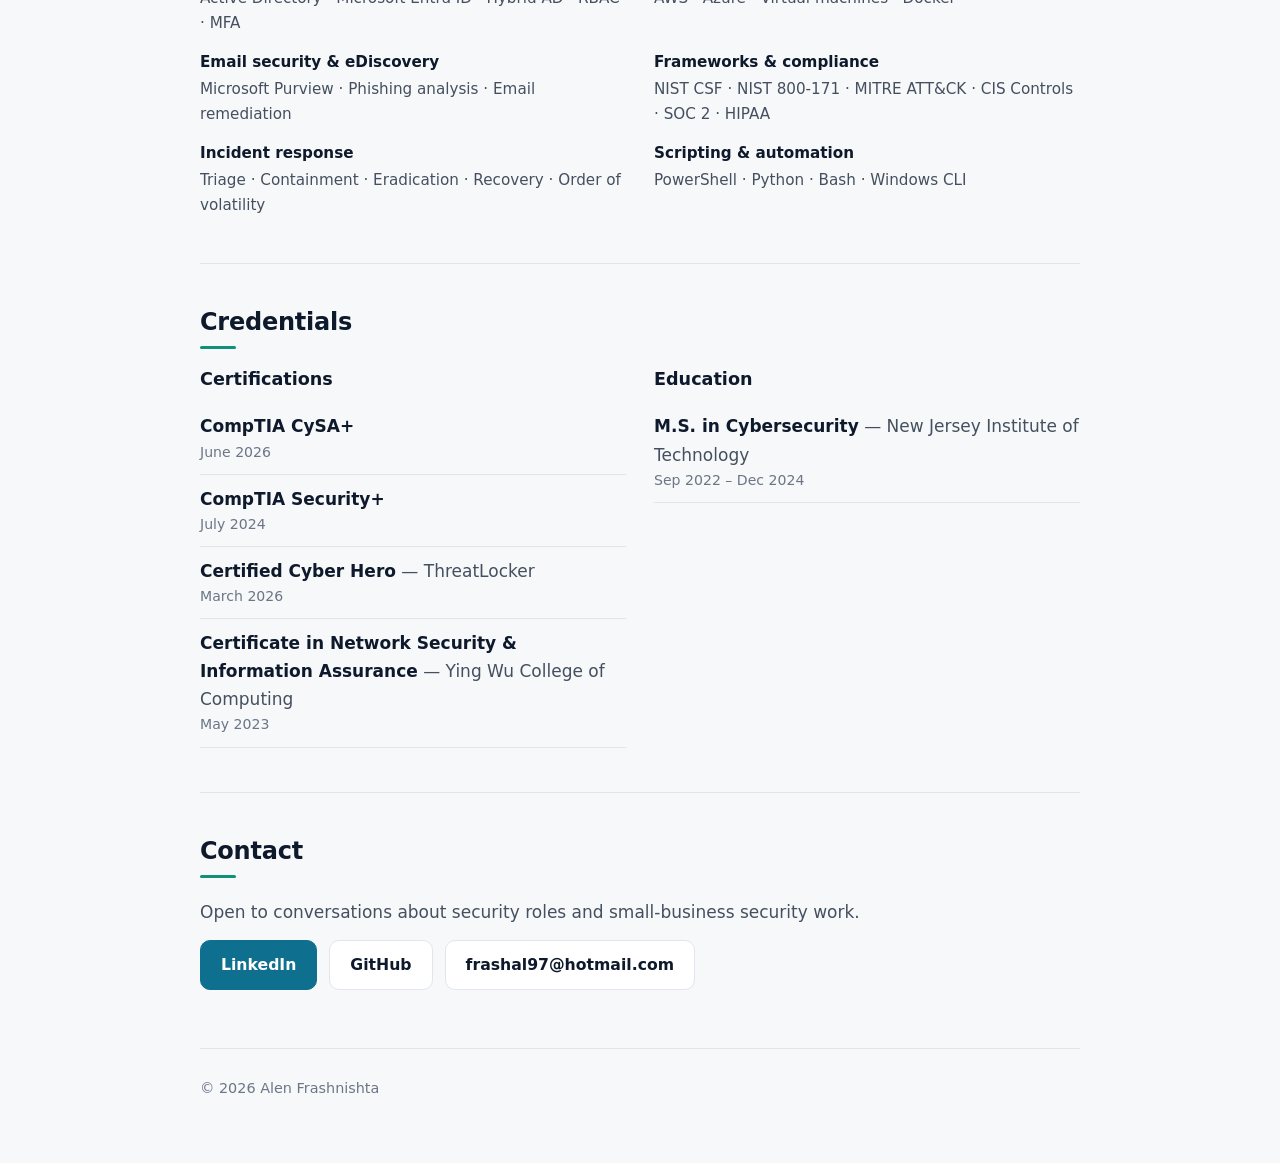
==== commit 30df8d61: "Lightweight SIEM: protection history, scam detection, new screenshots Co-Authored-By: Claude Opus 5." ====
--- a/index.html
+++ b/index.html
@@ -86,11 +86,11 @@
       <!-- projects:start -->
       <div class="cards">
         <article class="card">
-          <a class="card-thumb" href="projects/lightweight-siem/index.html" tabindex="-1" aria-hidden="true"><img src="assets/projects/lightweight-siem/dashboard-light.png" alt="Lightweight SIEM dashboard in light mode showing summary tiles and a list of flagged emails with severity badges." width="1800" height="3564" loading="lazy"></a>
+          <a class="card-thumb" href="projects/lightweight-siem/index.html" tabindex="-1" aria-hidden="true"><img src="assets/projects/lightweight-siem/dashboard-light.png" alt="Lightweight SIEM dashboard in light mode showing summary tiles and a list of flagged emails with severity badges, including bank, delivery, gift-card and fake-renewal scams." width="1800" height="2600" loading="lazy"></a>
           <p class="status">Working prototype · live demo · 2026</p>
           <h3><a href="projects/lightweight-siem/index.html">Lightweight SIEM</a></h3>
           <p>A subscription service for non-technical people — often parents and grandparents. It scans their email for phishing, scores every suspicious message from 1 to 10 with a plain-language explanation, and alerts a linked family member so they can step in before money or credentials are lost.</p>
-          <p class="tags"><span>Python</span><span>FastAPI</span><span>SQLAlchemy</span><span>React</span><span>TypeScript</span><span>Vite</span><span>OAuth 2.0</span></p>
+          <p class="tags"><span>Python</span><span>FastAPI</span><span>SQLAlchemy</span><span>React</span><span>TypeScript</span><span>Vite</span><span>OAuth 2.0</span><span>GitHub Actions</span></p>
           <a class="more" href="projects/lightweight-siem/index.html">Read the case study →</a>
         </article>
         <article class="card">
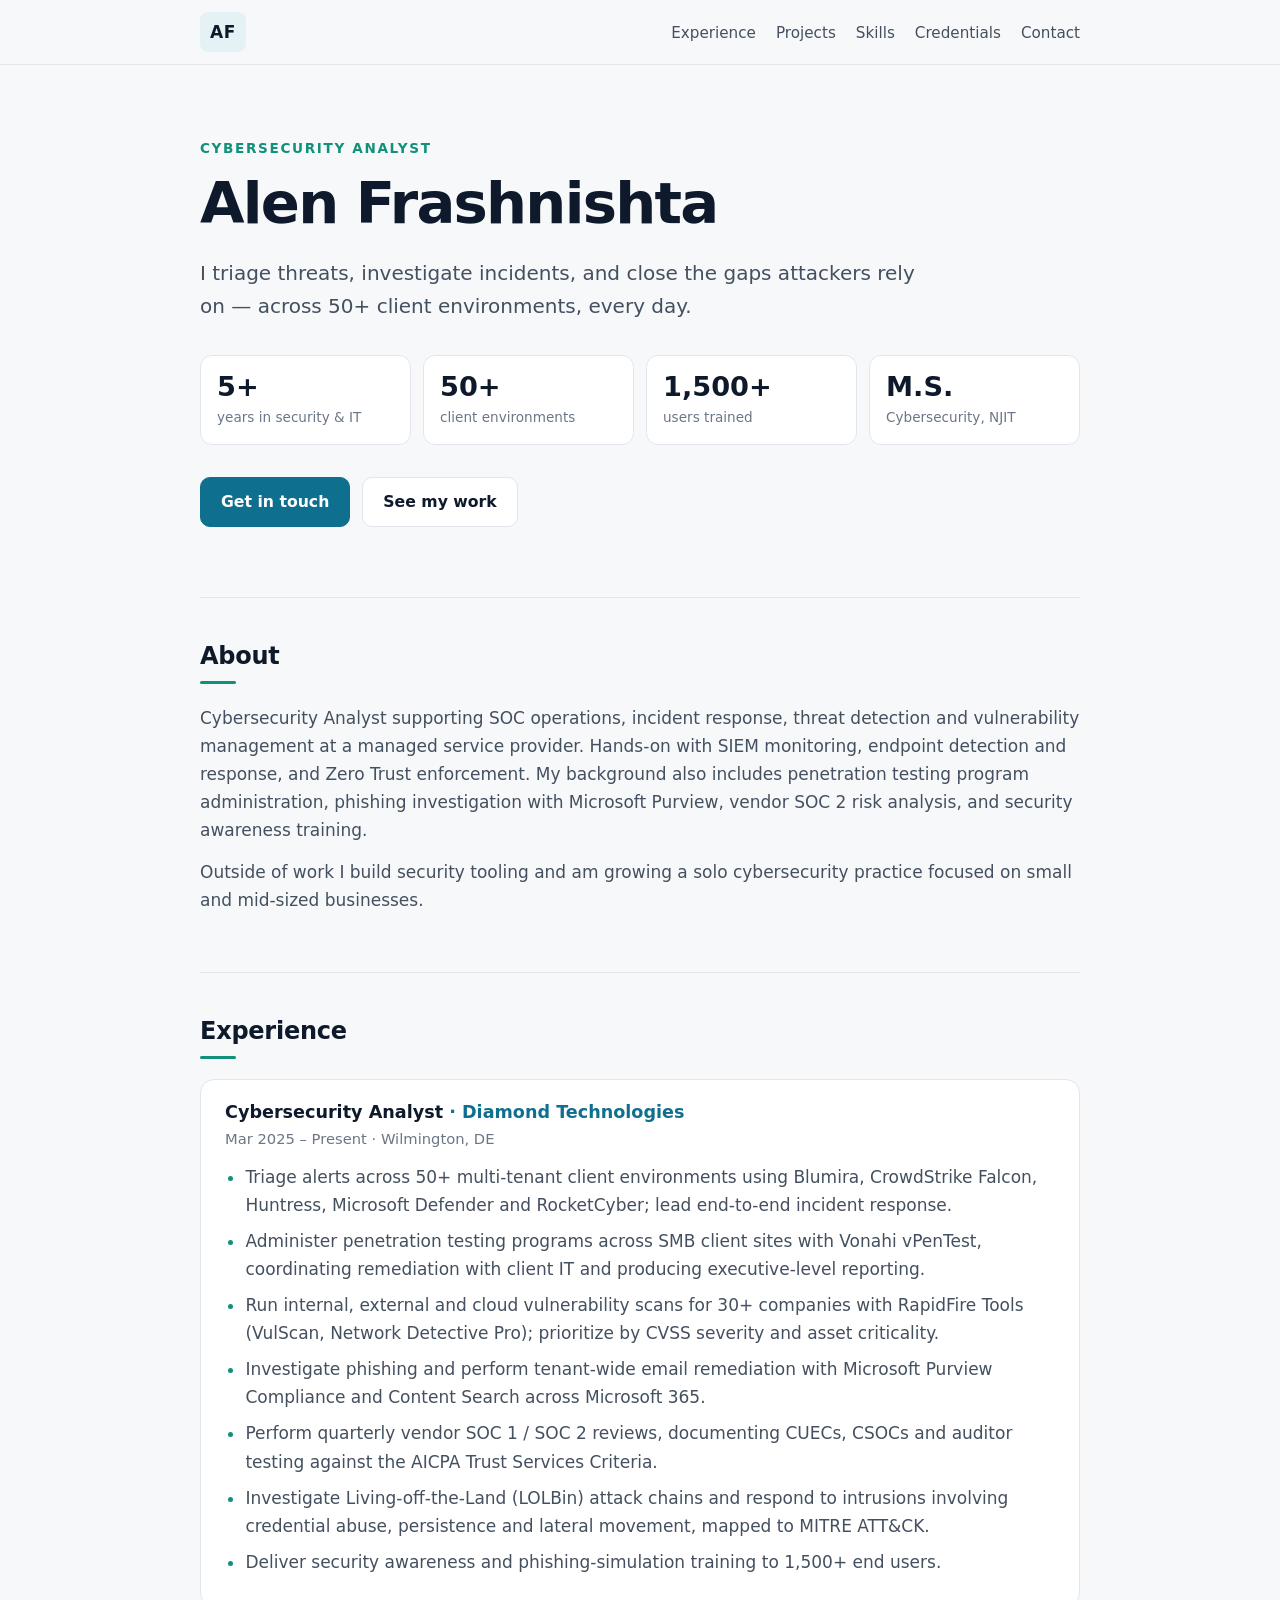
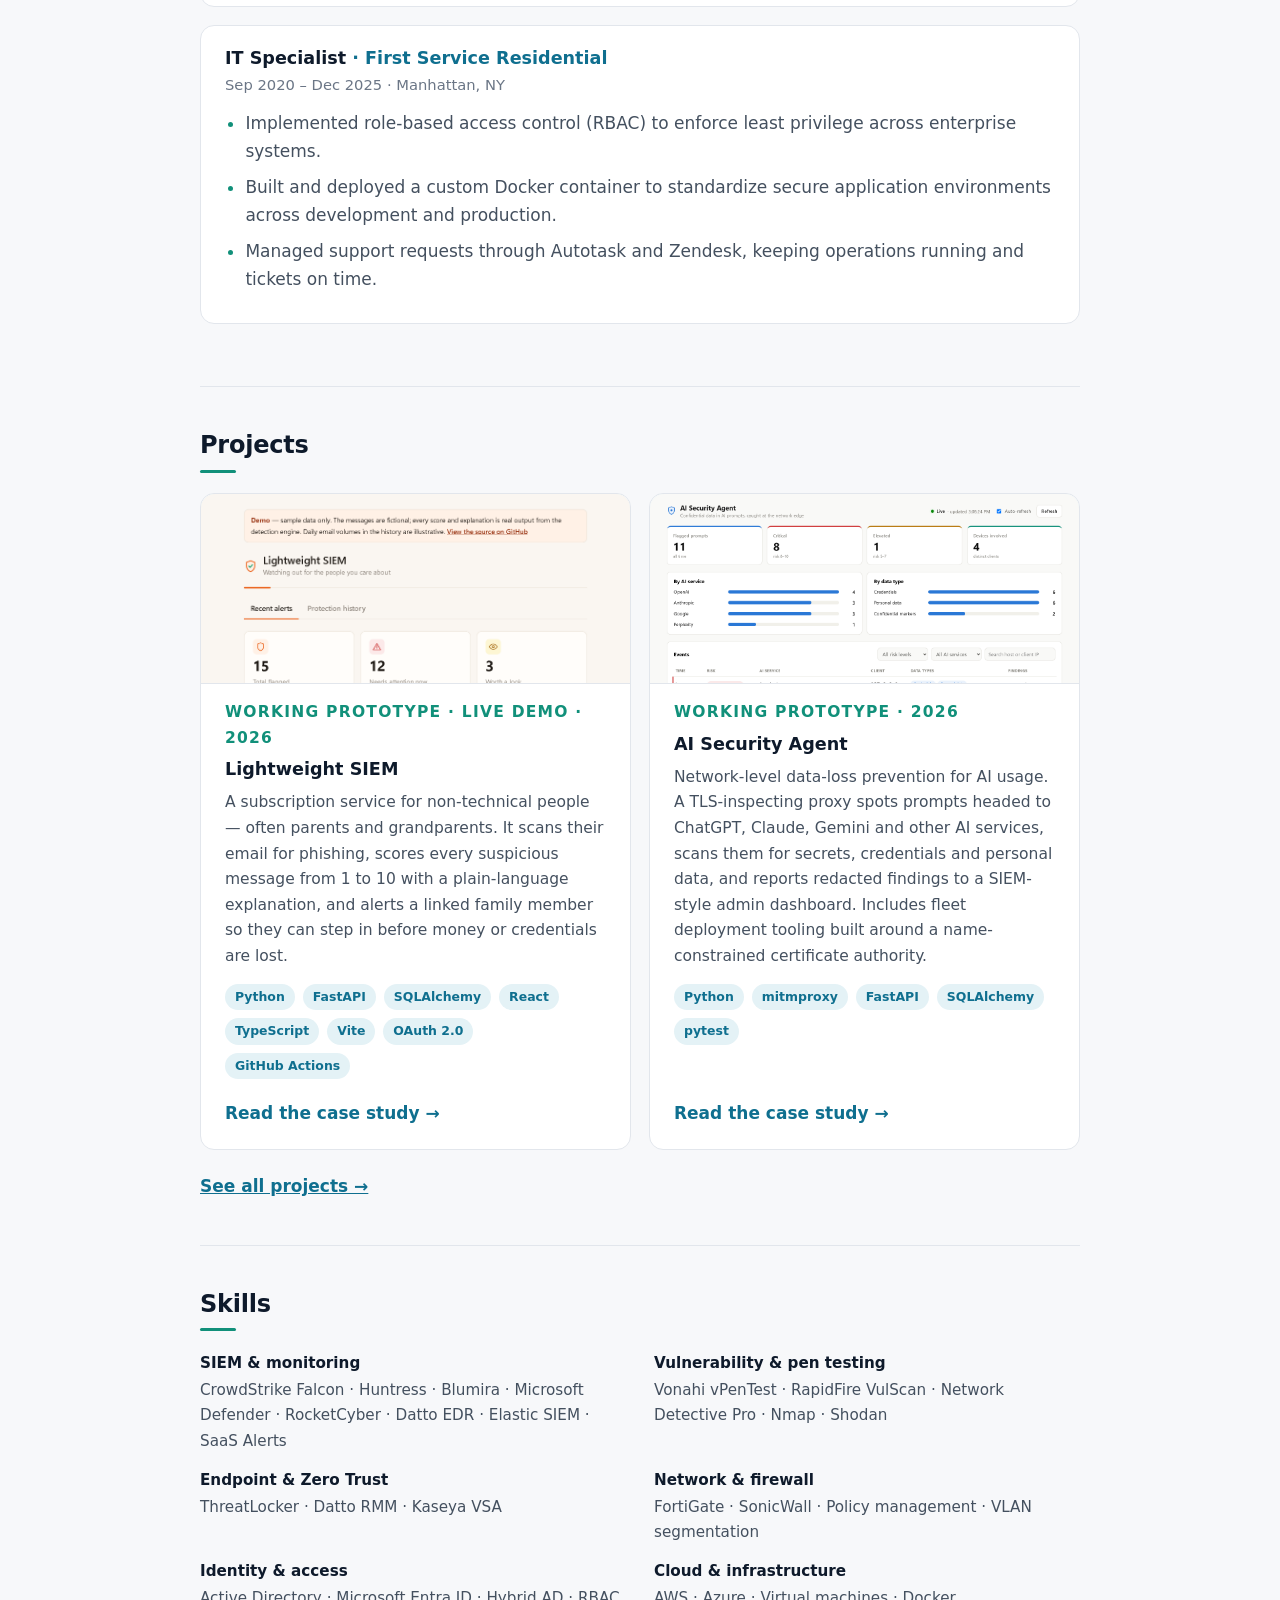
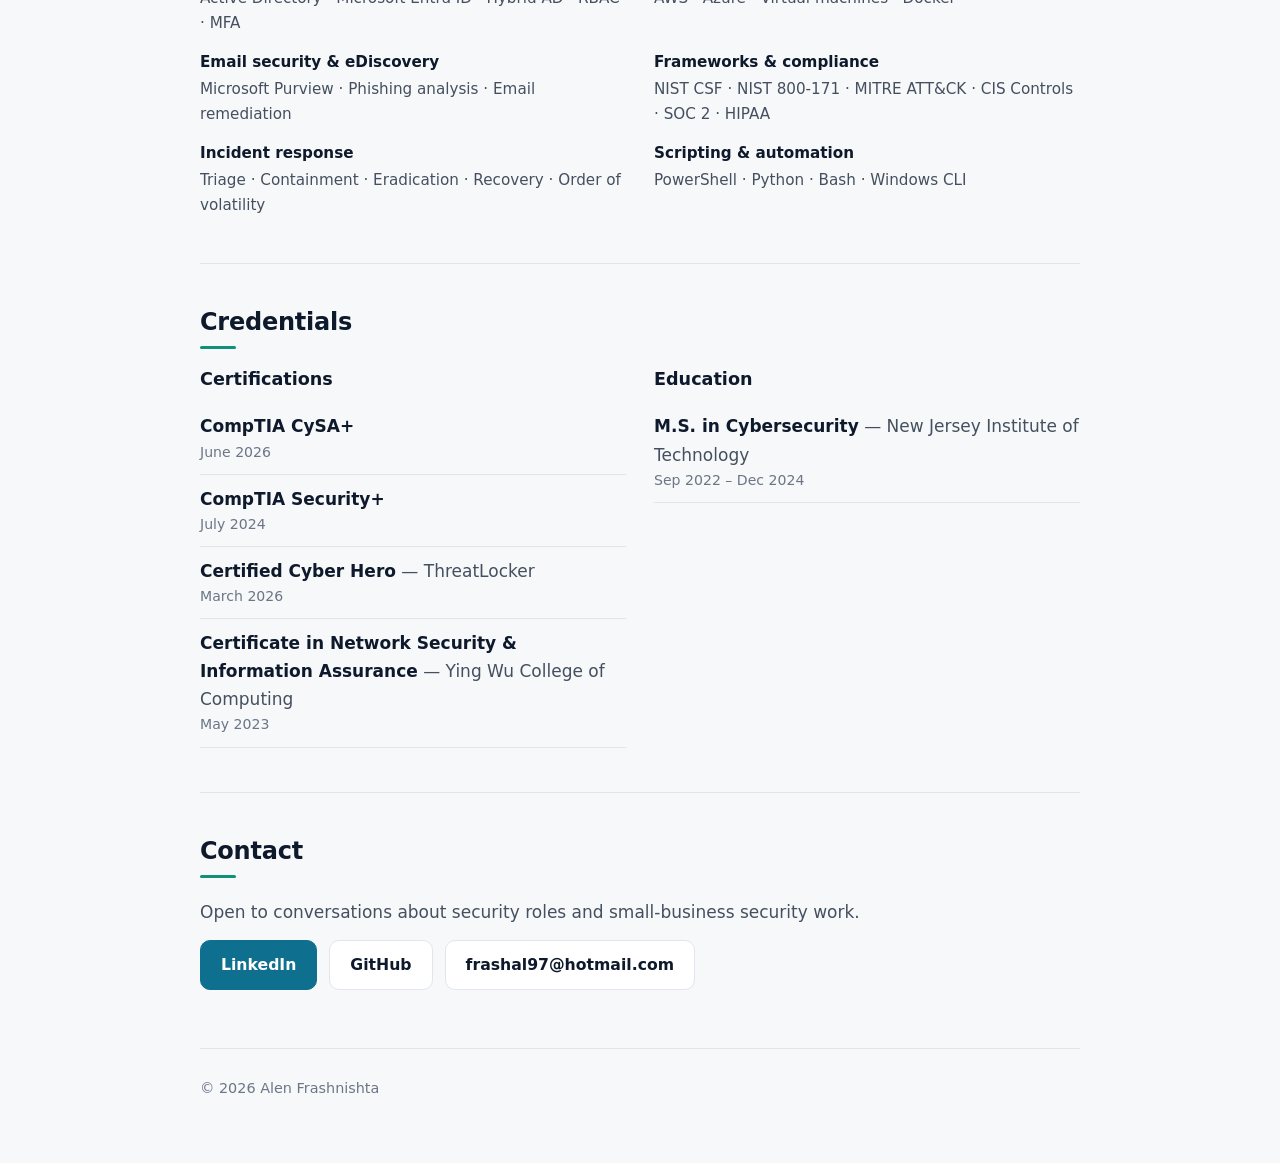
==== commit 4379b823: "AI Security Agent: deployment tooling case study, name-constraint test and rollout diagram Co-Author" ====
--- a/index.html
+++ b/index.html
@@ -97,7 +97,7 @@
           <a class="card-thumb" href="projects/ai-security-agent/index.html" tabindex="-1" aria-hidden="true"><img src="assets/projects/ai-security-agent/dashboard-light.png" alt="AI Security Agent admin dashboard in light mode: summary tiles, breakdown by AI service and data type, and a table of flagged prompts with risk badges." width="2560" height="2500" loading="lazy"></a>
           <p class="status">Working prototype · 2026</p>
           <h3><a href="projects/ai-security-agent/index.html">AI Security Agent</a></h3>
-          <p>Network-level data-loss prevention for AI usage. A TLS-inspecting proxy spots prompts headed to ChatGPT, Claude, Gemini and other AI services, scans them for secrets, credentials and personal data, and reports redacted findings to a SIEM-style admin dashboard.</p>
+          <p>Network-level data-loss prevention for AI usage. A TLS-inspecting proxy spots prompts headed to ChatGPT, Claude, Gemini and other AI services, scans them for secrets, credentials and personal data, and reports redacted findings to a SIEM-style admin dashboard. Includes fleet deployment tooling built around a name-constrained certificate authority.</p>
           <p class="tags"><span>Python</span><span>mitmproxy</span><span>FastAPI</span><span>SQLAlchemy</span><span>pytest</span></p>
           <a class="more" href="projects/ai-security-agent/index.html">Read the case study →</a>
         </article>
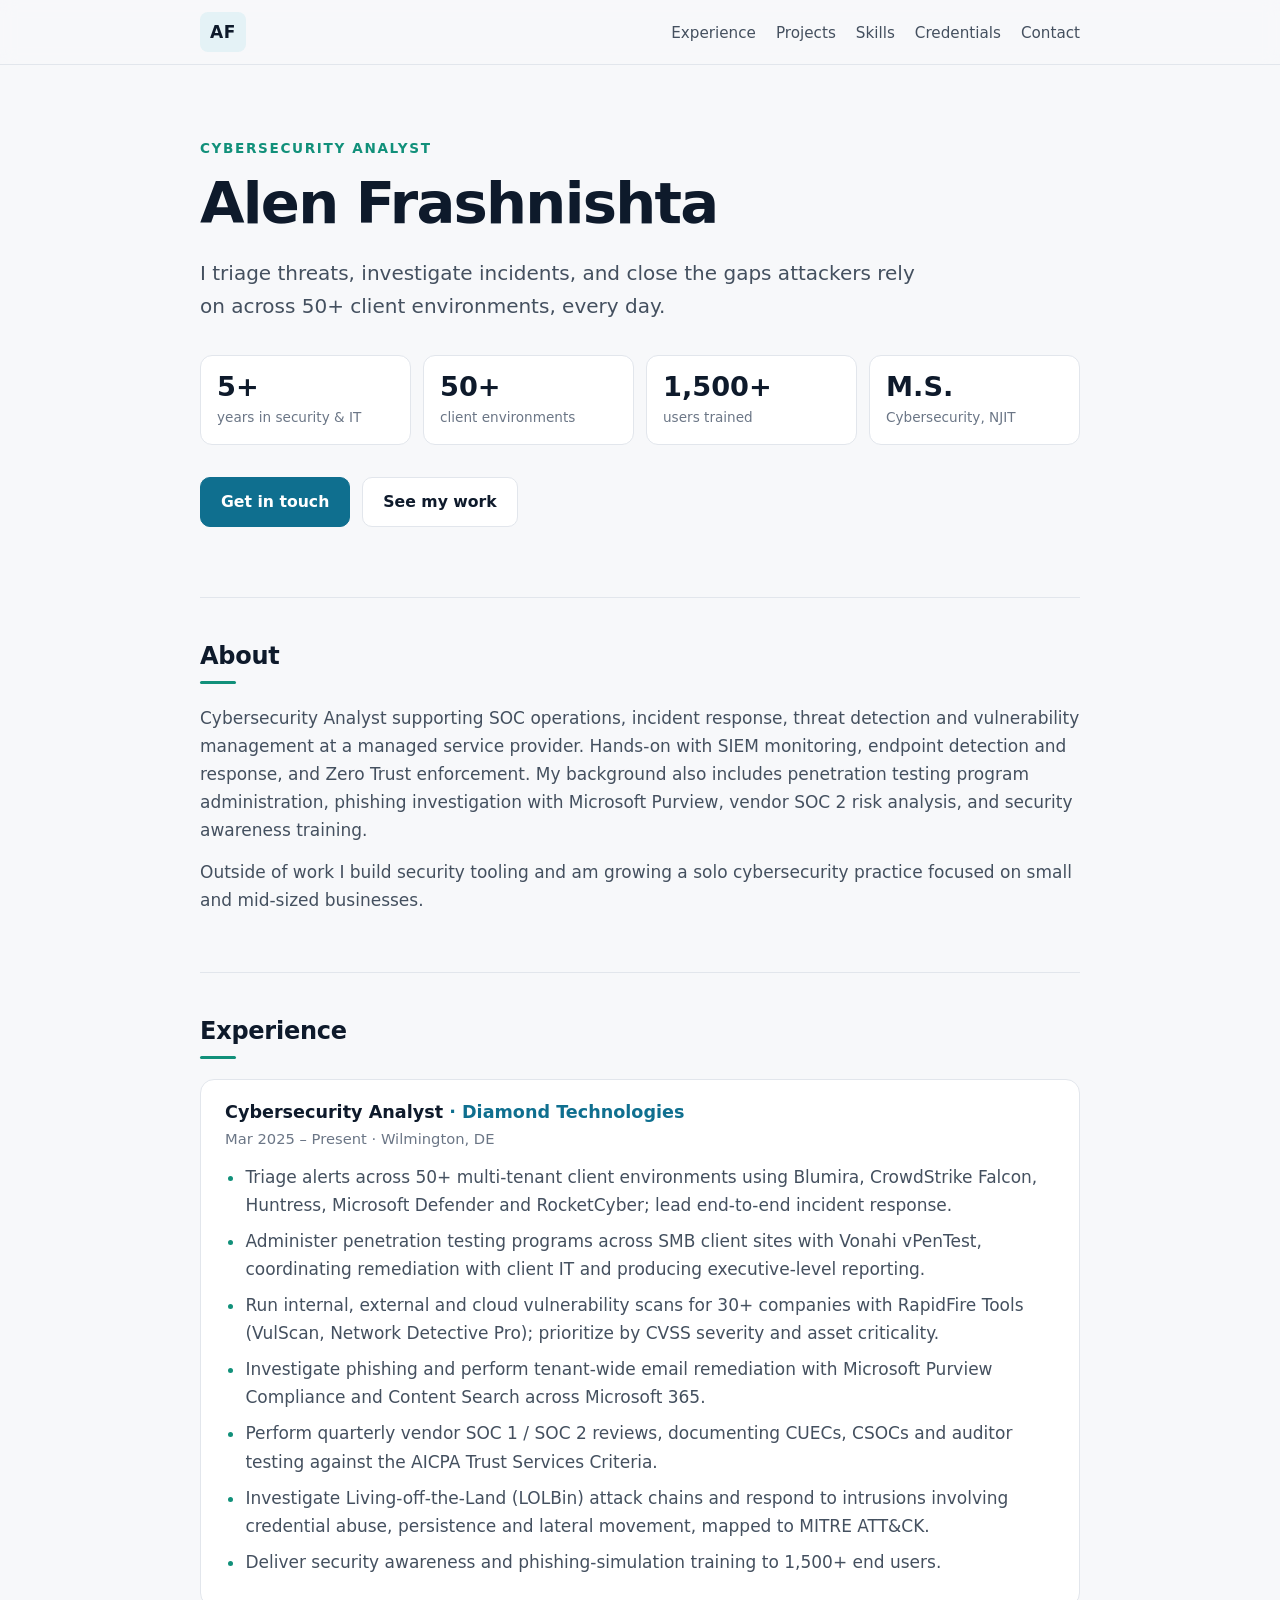
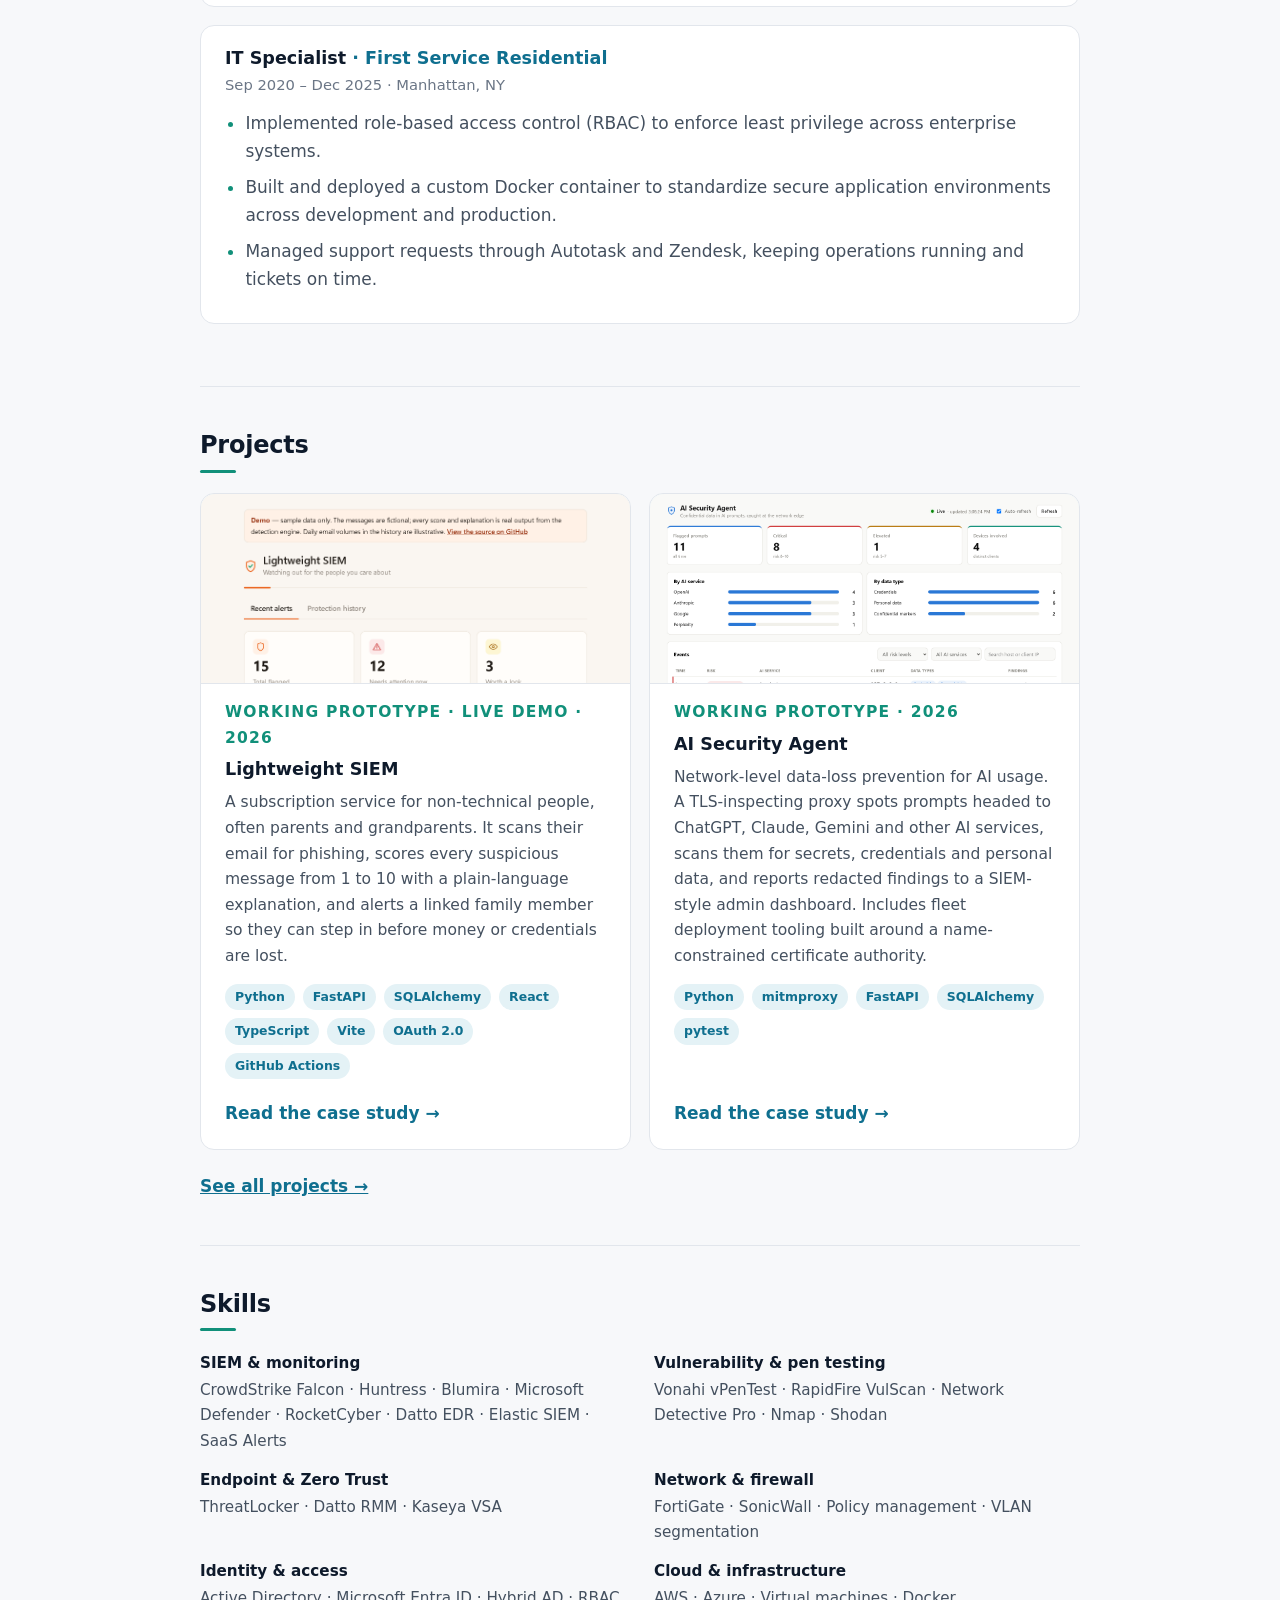
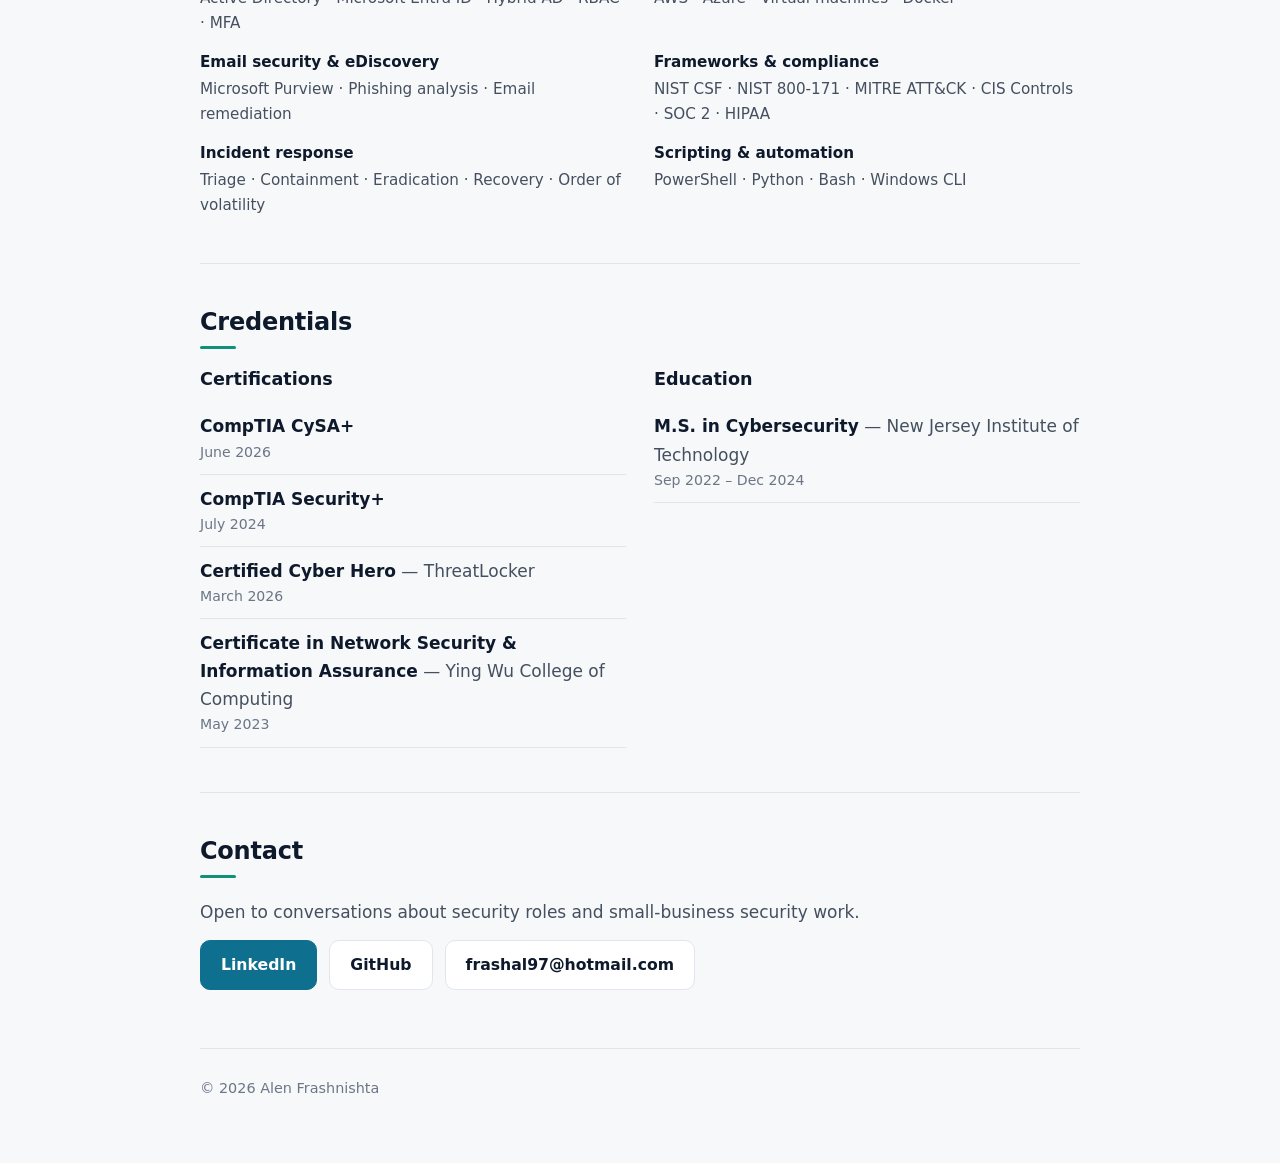
==== commit bc07c724: "Tighten wording Co-Authored-By: Claude Opus 5.5 <noreply@anthropic.com>" ====
--- a/index.html
+++ b/index.html
@@ -30,7 +30,7 @@
     <section class="hero wrap" id="top">
       <p class="eyebrow">Cybersecurity Analyst</p>
       <h1>Alen Frashnishta</h1>
-      <p class="lead">I triage threats, investigate incidents, and close the gaps attackers rely on — across 50+ client environments, every day.</p>
+      <p class="lead">I triage threats, investigate incidents, and close the gaps attackers rely on across 50+ client environments, every day.</p>
       <ul class="stats" aria-label="Highlights">
         <li><strong>5+</strong><span>years in security &amp; IT</span></li>
         <li><strong>50+</strong><span>client environments</span></li>
@@ -89,7 +89,7 @@
           <a class="card-thumb" href="projects/lightweight-siem/index.html" tabindex="-1" aria-hidden="true"><img src="assets/projects/lightweight-siem/dashboard-light.png" alt="Lightweight SIEM dashboard in light mode showing summary tiles and a list of flagged emails with severity badges, including bank, delivery, gift-card and fake-renewal scams." width="1800" height="2600" loading="lazy"></a>
           <p class="status">Working prototype · live demo · 2026</p>
           <h3><a href="projects/lightweight-siem/index.html">Lightweight SIEM</a></h3>
-          <p>A subscription service for non-technical people — often parents and grandparents. It scans their email for phishing, scores every suspicious message from 1 to 10 with a plain-language explanation, and alerts a linked family member so they can step in before money or credentials are lost.</p>
+          <p>A subscription service for non-technical people, often parents and grandparents. It scans their email for phishing, scores every suspicious message from 1 to 10 with a plain-language explanation, and alerts a linked family member so they can step in before money or credentials are lost.</p>
           <p class="tags"><span>Python</span><span>FastAPI</span><span>SQLAlchemy</span><span>React</span><span>TypeScript</span><span>Vite</span><span>OAuth 2.0</span><span>GitHub Actions</span></p>
           <a class="more" href="projects/lightweight-siem/index.html">Read the case study →</a>
         </article>
